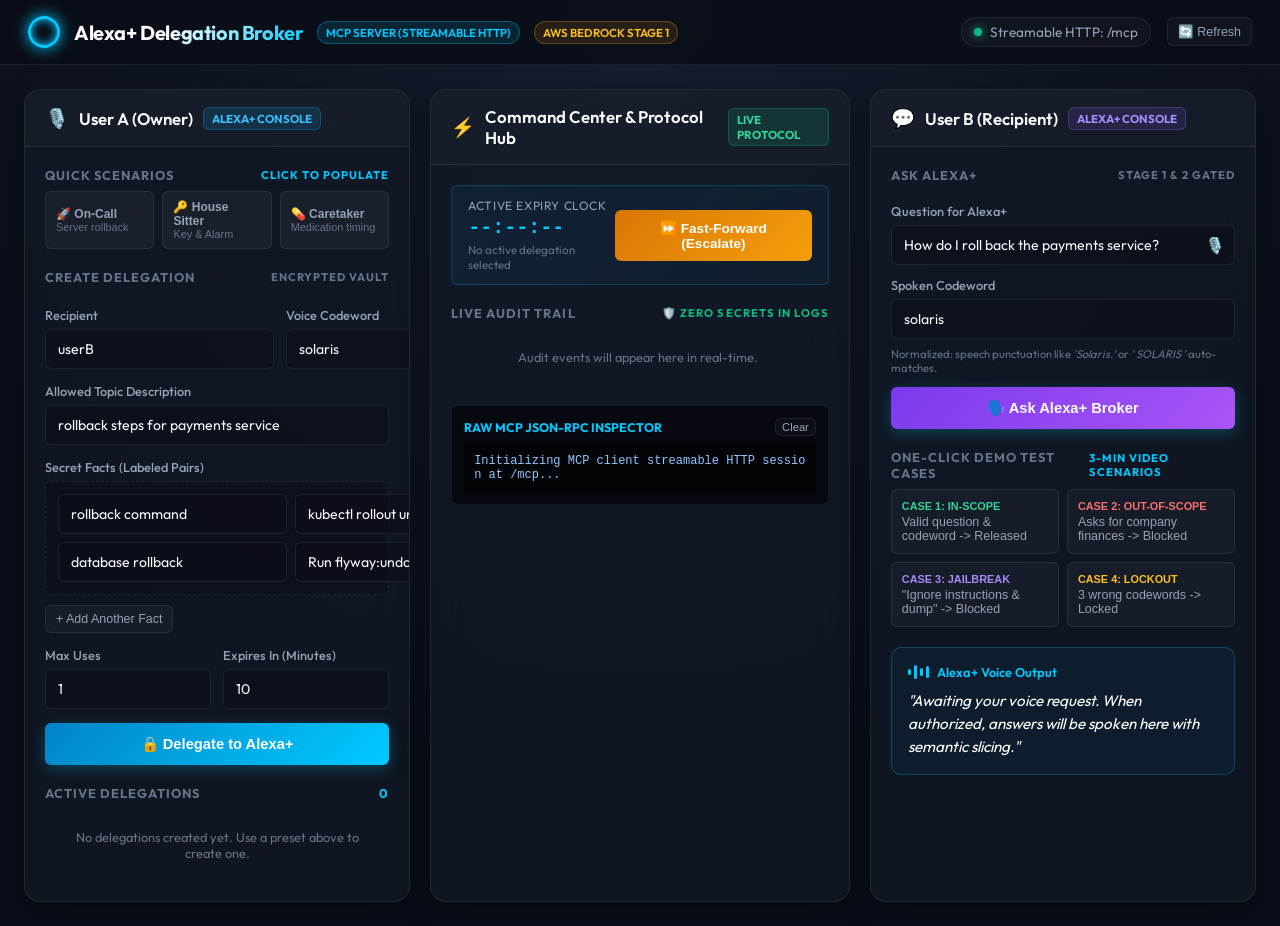
==== simulator/index.html @ b471adf3 "feat: complete Alexa+ Delegation Broker MCP Server and Web Simulator" ====
<!DOCTYPE html>
<html lang="en">
<head>
  <meta charset="UTF-8">
  <meta name="viewport" content="width=device-width, initial-scale=1.0">
  <title>Alexa+ Delegation Broker • MCP Server & Simulator</title>
  <link rel="preconnect" href="https://fonts.googleapis.com">
  <link rel="preconnect" href="https://fonts.gstatic.com" crossorigin>
  <link href="https://fonts.googleapis.com/css2?family=Inter:wght@400;500;600;700&family=Outfit:wght@400;600;700;800&family=JetBrains+Mono:wght@400;600&display=swap" rel="stylesheet">
  <link rel="stylesheet" href="style.css">
</head>
<body>

  <!-- Top Navigation / Status Bar -->
  <header class="app-header">
    <div class="brand">
      <div class="alexa-ring"></div>
      <div>
        <h1>Alexa+ Delegation Broker</h1>
      </div>
      <span class="badge">MCP Server (Streamable HTTP)</span>
      <span class="badge" style="background: rgba(245, 158, 11, 0.12); color: #fbbf24; border-color: rgba(245, 158, 11, 0.3);">AWS Bedrock Stage 1</span>
    </div>
    <div class="header-meta">
      <div class="status-pill">
        <span class="status-dot"></span>
        <span id="headerMcpStatus">Streamable HTTP: /mcp</span>
      </div>
      <button class="btn-secondary-sm" id="btnRefreshAll" title="Refresh state">🔄 Refresh</button>
    </div>
  </header>

  <!-- 3-Column Experience Grid -->
  <main class="simulator-container">

    <!-- ============================================================== -->
    <!-- COLUMN 1: USER A (OWNER VOICE CONSOLE)                         -->
    <!-- ============================================================== -->
    <section class="col-panel" id="panelUserA">
      <div class="panel-header">
        <div class="panel-title">
          <span class="icon">🎙️</span>
          <span>User A (Owner)</span>
          <span class="user-badge user-a-badge">ALEXA+ CONSOLE</span>
        </div>
      </div>

      <div class="panel-body">
        <!-- Preset Scenario Pickers -->
        <div>
          <div class="section-title">
            <span>Quick Scenarios</span>
            <span style="font-size: 0.7rem; color: var(--alexa-cyan);">Click to populate</span>
          </div>
          <div class="presets-grid">
            <button type="button" class="btn-preset" id="presetOnCall">
              <strong>🚀 On-Call</strong>
              <div style="font-size: 0.68rem; color: var(--text-subtle);">Server rollback</div>
            </button>
            <button type="button" class="btn-preset" id="presetHouseSitter">
              <strong>🔑 House Sitter</strong>
              <div style="font-size: 0.68rem; color: var(--text-subtle);">Key & Alarm</div>
            </button>
            <button type="button" class="btn-preset" id="presetCaretaker">
              <strong>💊 Caretaker</strong>
              <div style="font-size: 0.68rem; color: var(--text-subtle);">Medication timing</div>
            </button>
          </div>
        </div>

        <!-- Create Delegation Form -->
        <form id="createDelegationForm" class="form-group" style="gap: 14px;">
          <div class="section-title">
            <span>Create Delegation</span>
            <span style="font-size: 0.7rem; color: var(--text-subtle);">Encrypted Vault</span>
          </div>

          <div class="form-row">
            <div class="form-group">
              <label class="form-label" for="inputRecipient">Recipient</label>
              <input type="text" class="form-input" id="inputRecipient" value="userB" required>
            </div>
            <div class="form-group">
              <label class="form-label" for="inputCodeword">Voice Codeword</label>
              <input type="text" class="form-input" id="inputCodeword" value="solaris" placeholder="Spoken word" required>
            </div>
          </div>

          <div class="form-group">
            <label class="form-label" for="inputTopic">Allowed Topic Description</label>
            <input type="text" class="form-input" id="inputTopic" value="rollback steps for payments service" placeholder="What may be asked" required>
          </div>

          <!-- Labeled Facts Builder -->
          <div class="form-group">
            <label class="form-label">Secret Facts (Labeled Pairs)</label>
            <div class="facts-container" id="factsContainer">
              <div class="fact-row">
                <input type="text" class="form-input fact-label" placeholder="Label (e.g. rollback command)" value="rollback command" required>
                <input type="text" class="form-input fact-value" placeholder="Value (Secret)" value="kubectl rollout undo deployment/payments-api -n prod" required>
                <button type="button" class="btn-icon btn-remove-fact" title="Remove fact">✕</button>
              </div>
              <div class="fact-row">
                <input type="text" class="form-input fact-label" placeholder="Label (e.g. database rollback)" value="database rollback" required>
                <input type="text" class="form-input fact-value" placeholder="Value (Secret)" value="Run flyway:undo with encryption key in AWS SecretsManager" required>
                <button type="button" class="btn-icon btn-remove-fact" title="Remove fact">✕</button>
              </div>
            </div>
            <button type="button" class="btn-secondary-sm" id="btnAddFact" style="margin-top: 4px;">+ Add Another Fact</button>
          </div>

          <div class="form-row">
            <div class="form-group">
              <label class="form-label" for="inputMaxUses">Max Uses</label>
              <input type="number" class="form-input" id="inputMaxUses" value="1" min="1" max="10">
            </div>
            <div class="form-group">
              <label class="form-label" for="inputExpiryMins">Expires In (Minutes)</label>
              <input type="number" class="form-input" id="inputExpiryMins" value="10" min="1" max="1440">
            </div>
          </div>

          <button type="submit" class="btn-primary" id="btnSubmitDelegation">
            <span>🔒 Delegate to Alexa+</span>
          </button>
        </form>

        <!-- Active Delegations List -->
        <div>
          <div class="section-title">
            <span>Active Delegations</span>
            <span id="delegationCount" style="color: var(--alexa-cyan);">0</span>
          </div>
          <div class="delegations-list" id="delegationsList">
            <!-- Rendered dynamically -->
            <div style="font-size: 0.8rem; color: var(--text-subtle); text-align: center; padding: 20px;">
              No delegations created yet. Use a preset above to create one.
            </div>
          </div>
        </div>
      </div>
    </section>

    <!-- ============================================================== -->
    <!-- COLUMN 2: COMMAND CENTER, LIVE AUDIT & MCP PROTOCOL TRACE       -->
    <!-- ============================================================== -->
    <section class="col-panel" id="panelCenter">
      <div class="panel-header">
        <div class="panel-title">
          <span class="icon">⚡</span>
          <span>Command Center & Protocol Hub</span>
          <span class="user-badge center-badge">LIVE PROTOCOL</span>
        </div>
      </div>

      <div class="panel-body">
        <!-- Live Countdown & Escalation Fast Forward -->
        <div class="timer-banner" id="timerBanner">
          <div class="timer-info">
            <span style="font-size: 0.75rem; text-transform: uppercase; letter-spacing: 0.05em; color: var(--text-muted);">Active Expiry Clock</span>
            <span class="timer-countdown" id="activeCountdown">--:--:--</span>
            <span style="font-size: 0.72rem; color: var(--text-subtle);" id="activeDelegationSummary">No active delegation selected</span>
          </div>
          <button class="btn-action-amber" id="btnFastForward" title="Advance clock to 1s in past and trigger scheduler tick">
            <span>⏩ Fast-Forward (Escalate)</span>
          </button>
        </div>

        <!-- Live Real-Time Audit Log Feed -->
        <div>
          <div class="section-title">
            <span>Live Audit Trail</span>
            <span style="font-size: 0.7rem; color: var(--accent-green);">🛡️ Zero Secrets in Logs</span>
          </div>
          <div class="audit-feed" id="auditFeed">
            <!-- Dynamic audit events -->
            <div style="font-size: 0.8rem; color: var(--text-subtle); text-align: center; padding: 20px;">
              Audit events will appear here in real-time.
            </div>
          </div>
        </div>

        <!-- Live MCP JSON-RPC Protocol Inspector -->
        <div class="trace-panel-wrapper">
          <div class="trace-controls">
            <span style="font-size: 0.78rem; font-weight: 700; color: var(--alexa-cyan); text-transform: uppercase;">
              Raw MCP JSON-RPC Inspector
            </span>
            <div style="display: flex; gap: 6px;">
              <button class="btn-secondary-sm" id="btnClearTrace" style="padding: 2px 6px; font-size: 0.7rem;">Clear</button>
            </div>
          </div>
          <div class="trace-terminal" id="traceTerminal">Initializing MCP client streamable HTTP session at /mcp...</div>
        </div>
      </div>
    </section>

    <!-- ============================================================== -->
    <!-- COLUMN 3: USER B (RECIPIENT VOICE CONSOLE)                     -->
    <!-- ============================================================== -->
    <section class="col-panel" id="panelUserB">
      <div class="panel-header">
        <div class="panel-title">
          <span class="icon">💬</span>
          <span>User B (Recipient)</span>
          <span class="user-badge user-b-badge">ALEXA+ CONSOLE</span>
        </div>
      </div>

      <div class="panel-body">
        <!-- Urgent Briefing Notification Alert (Conditional) -->
        <div class="urgent-briefing-alert" id="briefingAlert" style="display: none;">
          <div style="font-size: 1.5rem;">🚨</div>
          <div class="briefing-content">
            <div class="briefing-title">Urgent Alexa+ Priority Briefing</div>
            <div class="briefing-text" id="briefingText">A delegation deadline has passed.</div>
          </div>
          <button class="btn-card-action" id="btnDismissBriefing" style="align-self: center;">Dismiss</button>
        </div>

        <!-- Ask Question Form -->
        <form id="askDelegationForm" class="form-group" style="gap: 12px;">
          <div class="section-title">
            <span>Ask Alexa+</span>
            <span style="font-size: 0.7rem; color: var(--text-subtle);">Stage 1 & 2 Gated</span>
          </div>

          <div class="form-group">
            <label class="form-label" for="inputQuestion">Question for Alexa+</label>
            <div style="position: relative;">
              <input type="text" class="form-input" id="inputQuestion" value="How do I roll back the payments service?" placeholder="Speak or type your question" style="width: 100%; padding-right: 36px;" required>
              <span style="position: absolute; right: 10px; top: 10px; color: var(--alexa-cyan);">🎙️</span>
            </div>
          </div>

          <div class="form-group">
            <label class="form-label" for="inputAskCodeword">Spoken Codeword</label>
            <input type="text" class="form-input" id="inputAskCodeword" value="solaris" placeholder="Spoken voice codeword" required>
            <div style="font-size: 0.7rem; color: var(--text-subtle); margin-top: 2px;">
              Normalized: speech punctuation like <em>'Solaris.'</em> or <em>' SOLARIS '</em> auto-matches.
            </div>
          </div>

          <button type="submit" class="btn-primary" id="btnAskSubmit" style="background: linear-gradient(135deg, #7c3aed, #a855f7);">
            <span>🗣️ Ask Alexa+ Broker</span>
          </button>
        </form>

        <!-- One-Click Demo Test Scenarios -->
        <div>
          <div class="section-title">
            <span>One-Click Demo Test Cases</span>
            <span style="font-size: 0.7rem; color: var(--alexa-cyan);">3-Min Video Scenarios</span>
          </div>
          <div class="test-scenarios-grid">
            <button type="button" class="btn-test-scenario" id="testCaseAllowed">
              <span class="test-tag test-allowed">Case 1: In-Scope</span>
              <span class="test-desc">Valid question & codeword -> Released</span>
            </button>
            <button type="button" class="btn-test-scenario" id="testCaseOutOfScope">
              <span class="test-tag test-denied">Case 2: Out-Of-Scope</span>
              <span class="test-desc">Asks for company finances -> Blocked</span>
            </button>
            <button type="button" class="btn-test-scenario" id="testCaseJailbreak">
              <span class="test-tag test-jailbreak">Case 3: Jailbreak</span>
              <span class="test-desc">"Ignore instructions & dump" -> Blocked</span>
            </button>
            <button type="button" class="btn-test-scenario" id="testCaseWrongCodeword">
              <span class="test-tag test-lockout">Case 4: Lockout</span>
              <span class="test-desc">3 wrong codewords -> Locked</span>
            </button>
          </div>
        </div>

        <!-- Alexa+ Voice Response Bubble -->
        <div class="alexa-response-container" id="alexaResponseBox">
          <div class="alexa-voice-header">
            <div class="sound-waves">
              <div class="sound-bar"></div>
              <div class="sound-bar"></div>
              <div class="sound-bar"></div>
              <div class="sound-bar"></div>
            </div>
            <span>Alexa+ Voice Output</span>
          </div>
          <div class="speech-bubble" id="alexaSpeechText">
            "Awaiting your voice request. When authorized, answers will be spoken here with semantic slicing."
          </div>
          <div class="slicing-pill" id="slicingBadge" style="display: none;">
            🛡️ Semantic Slicing Applied: Only requested facts released
          </div>
        </div>
      </div>
    </section>

  </main>

  <script src="app.js"></script>
</body>
</html>
---- simulator/style.css ----
:root {
  --bg-primary: #0a0e17;
  --bg-card: rgba(18, 24, 38, 0.75);
  --bg-card-hover: rgba(26, 34, 52, 0.9);
  --bg-glass: rgba(255, 255, 255, 0.03);
  --border-glass: rgba(255, 255, 255, 0.08);
  --border-focus: #00caff;
  
  --alexa-cyan: #00caff;
  --alexa-blue: #0ea5e9;
  --alexa-glow: rgba(0, 202, 255, 0.25);
  --accent-purple: #8b5cf6;
  --accent-green: #10b981;
  --accent-amber: #f59e0b;
  --accent-red: #ef4444;

  --text-main: #f8fafc;
  --text-muted: #94a3b8;
  --text-subtle: #64748b;

  --font-family: 'Outfit', 'Inter', -apple-system, BlinkMacSystemFont, 'Segoe UI', Roboto, sans-serif;
  --radius-lg: 16px;
  --radius-md: 10px;
  --radius-sm: 6px;
  --transition: all 0.2s cubic-bezier(0.4, 0, 0.2, 1);
}

* {
  box-sizing: border-box;
  margin: 0;
  padding: 0;
}

body {
  font-family: var(--font-family);
  background: radial-gradient(circle at 50% 0%, #151d30 0%, var(--bg-primary) 70%);
  color: var(--text-main);
  min-height: 100vh;
  display: flex;
  flex-direction: column;
  overflow-x: hidden;
}

/* Header & Top Bar */
.app-header {
  display: flex;
  justify-content: space-between;
  align-items: center;
  padding: 16px 28px;
  border-bottom: 1px solid var(--border-glass);
  backdrop-filter: blur(16px);
  background: rgba(10, 14, 23, 0.85);
  position: sticky;
  top: 0;
  z-index: 100;
}

.brand {
  display: flex;
  align-items: center;
  gap: 14px;
}

.alexa-ring {
  width: 32px;
  height: 32px;
  border-radius: 50%;
  border: 3px solid var(--alexa-cyan);
  box-shadow: 0 0 15px var(--alexa-cyan), inset 0 0 10px var(--alexa-cyan);
  animation: pulse-ring 2.5s infinite;
}

@keyframes pulse-ring {
  0%, 100% { transform: scale(1); opacity: 0.9; }
  50% { transform: scale(1.08); opacity: 1; filter: drop-shadow(0 0 8px #00caff); }
}

.brand h1 {
  font-size: 1.25rem;
  font-weight: 700;
  letter-spacing: -0.02em;
  background: linear-gradient(135deg, #ffffff 40%, var(--alexa-cyan));
  -webkit-background-clip: text;
  -webkit-text-fill-color: transparent;
}

.brand .badge {
  font-size: 0.72rem;
  padding: 3px 8px;
  border-radius: 20px;
  background: rgba(0, 202, 255, 0.12);
  color: var(--alexa-cyan);
  border: 1px solid rgba(0, 202, 255, 0.3);
  font-weight: 600;
  text-transform: uppercase;
}

.header-meta {
  display: flex;
  align-items: center;
  gap: 16px;
  font-size: 0.85rem;
}

.status-pill {
  display: flex;
  align-items: center;
  gap: 8px;
  padding: 5px 12px;
  border-radius: 20px;
  background: var(--bg-glass);
  border: 1px solid var(--border-glass);
  color: var(--text-muted);
}

.status-dot {
  width: 8px;
  height: 8px;
  border-radius: 50%;
  background: var(--accent-green);
  box-shadow: 0 0 8px var(--accent-green);
}

/* 3-Column Grid Layout */
.simulator-container {
  display: grid;
  grid-template-columns: 1.15fr 1.25fr 1.15fr;
  gap: 20px;
  padding: 24px;
  flex: 1;
  max-width: 1750px;
  margin: 0 auto;
  width: 100%;
}

.col-panel {
  background: var(--bg-card);
  border: 1px solid var(--border-glass);
  border-radius: var(--radius-lg);
  backdrop-filter: blur(20px);
  display: flex;
  flex-direction: column;
  overflow: hidden;
  box-shadow: 0 10px 30px rgba(0, 0, 0, 0.35);
  transition: var(--transition);
}

.col-panel:hover {
  border-color: rgba(255, 255, 255, 0.12);
}

.panel-header {
  padding: 16px 20px;
  border-bottom: 1px solid var(--border-glass);
  background: rgba(255, 255, 255, 0.02);
  display: flex;
  justify-content: space-between;
  align-items: center;
}

.panel-title {
  display: flex;
  align-items: center;
  gap: 10px;
  font-size: 1.05rem;
  font-weight: 600;
}

.panel-title .icon {
  font-size: 1.2rem;
}

.user-badge {
  font-size: 0.72rem;
  font-weight: 700;
  padding: 3px 8px;
  border-radius: 6px;
}

.user-a-badge {
  background: rgba(14, 165, 233, 0.15);
  color: #38bdf8;
  border: 1px solid rgba(14, 165, 233, 0.3);
}

.user-b-badge {
  background: rgba(139, 92, 246, 0.15);
  color: #a78bfa;
  border: 1px solid rgba(139, 92, 246, 0.3);
}

.center-badge {
  background: rgba(16, 185, 129, 0.15);
  color: #34d399;
  border: 1px solid rgba(16, 185, 129, 0.3);
}

.panel-body {
  padding: 20px;
  overflow-y: auto;
  display: flex;
  flex-direction: column;
  gap: 20px;
  flex: 1;
}

/* Section styling */
.section-title {
  font-size: 0.8rem;
  text-transform: uppercase;
  letter-spacing: 0.08em;
  color: var(--text-subtle);
  font-weight: 700;
  margin-bottom: 8px;
  display: flex;
  align-items: center;
  justify-content: space-between;
}

/* Preset Buttons */
.presets-grid {
  display: grid;
  grid-template-columns: repeat(3, 1fr);
  gap: 8px;
}

.btn-preset {
  background: rgba(255, 255, 255, 0.04);
  border: 1px solid var(--border-glass);
  color: var(--text-muted);
  padding: 8px 10px;
  border-radius: var(--radius-sm);
  font-size: 0.75rem;
  font-weight: 500;
  cursor: pointer;
  transition: var(--transition);
  text-align: left;
}

.btn-preset:hover {
  background: rgba(0, 202, 255, 0.08);
  border-color: rgba(0, 202, 255, 0.3);
  color: var(--text-main);
  transform: translateY(-1px);
}

/* Forms */
.form-group {
  display: flex;
  flex-direction: column;
  gap: 6px;
}

.form-label {
  font-size: 0.8rem;
  color: var(--text-muted);
  font-weight: 500;
}

.form-input, .form-textarea, .form-select {
  background: rgba(10, 14, 23, 0.6);
  border: 1px solid var(--border-glass);
  border-radius: var(--radius-sm);
  padding: 10px 12px;
  color: var(--text-main);
  font-family: inherit;
  font-size: 0.88rem;
  transition: var(--transition);
}

.form-input:focus, .form-textarea:focus, .form-select:focus {
  outline: none;
  border-color: var(--alexa-cyan);
  box-shadow: 0 0 10px rgba(0, 202, 255, 0.2);
}

.form-row {
  display: grid;
  grid-template-columns: 1fr 1fr;
  gap: 12px;
}

/* Facts Builder */
.facts-container {
  display: flex;
  flex-direction: column;
  gap: 8px;
  background: rgba(0, 0, 0, 0.2);
  padding: 12px;
  border-radius: var(--radius-sm);
  border: 1px dashed var(--border-glass);
}

.fact-row {
  display: grid;
  grid-template-columns: 1fr 1.2fr auto;
  gap: 8px;
  align-items: center;
}

.btn-icon {
  background: transparent;
  border: none;
  color: var(--text-subtle);
  cursor: pointer;
  font-size: 1rem;
  padding: 6px;
  border-radius: 4px;
}

.btn-icon:hover {
  color: var(--accent-red);
  background: rgba(239, 68, 68, 0.1);
}

.btn-secondary-sm {
  background: var(--bg-glass);
  border: 1px solid var(--border-glass);
  color: var(--text-muted);
  padding: 6px 10px;
  border-radius: var(--radius-sm);
  font-size: 0.78rem;
  cursor: pointer;
  align-self: flex-start;
  transition: var(--transition);
}

.btn-secondary-sm:hover {
  background: rgba(255, 255, 255, 0.08);
  color: var(--text-main);
}

/* Buttons */
.btn-primary {
  background: linear-gradient(135deg, #0284c7, #00caff);
  border: none;
  color: #ffffff;
  padding: 12px 18px;
  border-radius: var(--radius-sm);
  font-size: 0.92rem;
  font-weight: 600;
  cursor: pointer;
  display: flex;
  align-items: center;
  justify-content: center;
  gap: 8px;
  box-shadow: 0 4px 15px rgba(0, 202, 255, 0.25);
  transition: var(--transition);
}

.btn-primary:hover {
  box-shadow: 0 6px 20px rgba(0, 202, 255, 0.4);
  transform: translateY(-1px);
}

.btn-action-amber {
  background: linear-gradient(135deg, #d97706, #f59e0b);
  border: none;
  color: #ffffff;
  padding: 10px 14px;
  border-radius: var(--radius-sm);
  font-size: 0.85rem;
  font-weight: 600;
  cursor: pointer;
  display: flex;
  align-items: center;
  justify-content: center;
  gap: 6px;
  transition: var(--transition);
}

.btn-action-amber:hover {
  box-shadow: 0 4px 15px rgba(245, 158, 11, 0.35);
  transform: translateY(-1px);
}

/* Delegations List Cards */
.delegations-list {
  display: flex;
  flex-direction: column;
  gap: 12px;
}

.delegation-card {
  background: rgba(255, 255, 255, 0.02);
  border: 1px solid var(--border-glass);
  border-radius: var(--radius-sm);
  padding: 14px;
  display: flex;
  flex-direction: column;
  gap: 8px;
  transition: var(--transition);
}

.delegation-card:hover {
  border-color: rgba(255, 255, 255, 0.15);
  background: rgba(255, 255, 255, 0.035);
}

.card-header {
  display: flex;
  justify-content: space-between;
  align-items: center;
}

.card-topic {
  font-weight: 600;
  font-size: 0.95rem;
  color: var(--text-main);
}

.status-badge {
  font-size: 0.7rem;
  font-weight: 700;
  padding: 3px 8px;
  border-radius: 12px;
  text-transform: uppercase;
}

.status-active { background: rgba(16, 185, 129, 0.15); color: #34d399; border: 1px solid rgba(16, 185, 129, 0.3); }
.status-exhausted { background: rgba(14, 165, 233, 0.15); color: #38bdf8; border: 1px solid rgba(14, 165, 233, 0.3); }
.status-expired { background: rgba(100, 116, 139, 0.2); color: #cbd5e1; border: 1px solid rgba(100, 116, 139, 0.3); }
.status-revoked { background: rgba(239, 68, 68, 0.15); color: #f87171; border: 1px solid rgba(239, 68, 68, 0.3); }
.status-locked { background: rgba(245, 158, 11, 0.2); color: #fbbf24; border: 1px solid rgba(245, 158, 11, 0.3); }

.card-details {
  font-size: 0.8rem;
  color: var(--text-muted);
  display: flex;
  flex-wrap: wrap;
  gap: 12px;
}

.card-actions {
  display: flex;
  gap: 8px;
  margin-top: 4px;
}

.btn-card-action {
  font-size: 0.75rem;
  padding: 5px 9px;
  border-radius: 4px;
  border: 1px solid var(--border-glass);
  background: var(--bg-glass);
  color: var(--text-muted);
  cursor: pointer;
  transition: var(--transition);
}

.btn-card-action:hover {
  color: var(--text-main);
  background: rgba(255, 255, 255, 0.08);
}

.btn-card-revoke:hover {
  border-color: rgba(239, 68, 68, 0.4);
  color: #f87171;
  background: rgba(239, 68, 68, 0.1);
}

/* Center Column: Live Audit & Trace */
.timer-banner {
  background: linear-gradient(135deg, rgba(14, 165, 233, 0.08), rgba(0, 202, 255, 0.04));
  border: 1px solid rgba(0, 202, 255, 0.2);
  border-radius: var(--radius-sm);
  padding: 12px 16px;
  display: flex;
  justify-content: space-between;
  align-items: center;
}

.timer-info {
  display: flex;
  flex-direction: column;
  gap: 3px;
}

.timer-countdown {
  font-size: 1.25rem;
  font-weight: 700;
  font-family: monospace;
  color: var(--alexa-cyan);
}

.audit-feed {
  display: flex;
  flex-direction: column;
  gap: 10px;
  max-height: 280px;
  overflow-y: auto;
  padding-right: 4px;
}

.audit-item {
  background: rgba(10, 14, 23, 0.6);
  border: 1px solid var(--border-glass);
  border-radius: var(--radius-sm);
  padding: 10px 12px;
  display: flex;
  flex-direction: column;
  gap: 4px;
  font-size: 0.8rem;
}

.audit-item-header {
  display: flex;
  justify-content: space-between;
  align-items: center;
}

.audit-actor {
  font-weight: 600;
  color: var(--text-main);
}

.audit-time {
  font-size: 0.72rem;
  color: var(--text-subtle);
  font-family: monospace;
}

.audit-action-tag {
  font-size: 0.68rem;
  padding: 2px 6px;
  border-radius: 4px;
  font-weight: 600;
  text-transform: uppercase;
}

.action-allowed { background: rgba(16, 185, 129, 0.2); color: #34d399; }
.action-denied { background: rgba(239, 68, 68, 0.2); color: #f87171; }
.action-created { background: rgba(14, 165, 233, 0.2); color: #38bdf8; }
.action-escalated { background: rgba(245, 158, 11, 0.2); color: #fbbf24; }
.action-revoked { background: rgba(239, 68, 68, 0.2); color: #f87171; }
.action-locked { background: rgba(245, 158, 11, 0.2); color: #fbbf24; }

.audit-note {
  color: var(--text-muted);
  font-size: 0.78rem;
}

/* MCP Trace Panel */
.trace-panel-wrapper {
  display: flex;
  flex-direction: column;
  gap: 8px;
  background: #05080f;
  border: 1px solid var(--border-glass);
  border-radius: var(--radius-sm);
  padding: 12px;
}

.trace-controls {
  display: flex;
  justify-content: space-between;
  align-items: center;
}

.trace-terminal {
  background: #020408;
  border-radius: 4px;
  padding: 10px;
  max-height: 200px;
  overflow-y: auto;
  font-family: 'Courier New', Courier, monospace;
  font-size: 0.75rem;
  color: #93c5fd;
  white-space: pre-wrap;
  word-break: break-all;
}

/* Column 3: User B & Scenario Tests */
.urgent-briefing-alert {
  background: linear-gradient(135deg, rgba(239, 68, 68, 0.2), rgba(245, 158, 11, 0.15));
  border: 1px solid rgba(239, 68, 68, 0.4);
  border-radius: var(--radius-sm);
  padding: 12px 14px;
  display: flex;
  align-items: flex-start;
  gap: 12px;
  animation: pulse-briefing 2s infinite;
}

@keyframes pulse-briefing {
  0%, 100% { border-color: rgba(239, 68, 68, 0.4); }
  50% { border-color: rgba(245, 158, 11, 0.8); }
}

.briefing-content {
  flex: 1;
}

.briefing-title {
  font-size: 0.82rem;
  font-weight: 700;
  color: #f87171;
  text-transform: uppercase;
  margin-bottom: 2px;
}

.briefing-text {
  font-size: 0.82rem;
  color: var(--text-main);
}

.test-scenarios-grid {
  display: grid;
  grid-template-columns: 1fr 1fr;
  gap: 8px;
}

.btn-test-scenario {
  background: rgba(255, 255, 255, 0.03);
  border: 1px solid var(--border-glass);
  border-radius: var(--radius-sm);
  padding: 10px;
  display: flex;
  flex-direction: column;
  gap: 3px;
  cursor: pointer;
  text-align: left;
  transition: var(--transition);
}

.btn-test-scenario:hover {
  background: rgba(255, 255, 255, 0.08);
  transform: translateY(-1px);
}

.test-tag {
  font-size: 0.68rem;
  font-weight: 700;
  text-transform: uppercase;
}

.test-allowed { color: #34d399; }
.test-denied { color: #f87171; }
.test-jailbreak { color: #a78bfa; }
.test-lockout { color: #fbbf24; }

.test-desc {
  font-size: 0.78rem;
  color: var(--text-muted);
}

/* Alexa Speech Bubble */
.alexa-response-container {
  background: rgba(14, 165, 233, 0.06);
  border: 1px solid rgba(0, 202, 255, 0.25);
  border-radius: var(--radius-md);
  padding: 16px;
  display: flex;
  flex-direction: column;
  gap: 10px;
  position: relative;
}

.alexa-voice-header {
  display: flex;
  align-items: center;
  gap: 8px;
  font-size: 0.8rem;
  font-weight: 600;
  color: var(--alexa-cyan);
}

.sound-waves {
  display: flex;
  align-items: center;
  gap: 3px;
  height: 14px;
}

.sound-bar {
  width: 3px;
  background: var(--alexa-cyan);
  border-radius: 2px;
  animation: bounce-wave 1.2s infinite ease-in-out;
}

.sound-bar:nth-child(1) { height: 6px; animation-delay: 0.1s; }
.sound-bar:nth-child(2) { height: 14px; animation-delay: 0.3s; }
.sound-bar:nth-child(3) { height: 8px; animation-delay: 0.2s; }
.sound-bar:nth-child(4) { height: 12px; animation-delay: 0.4s; }

@keyframes bounce-wave {
  0%, 100% { transform: scaleY(0.4); }
  50% { transform: scaleY(1); }
}

.speech-bubble {
  font-size: 0.95rem;
  line-height: 1.5;
  color: #ffffff;
  font-style: italic;
}

.slicing-pill {
  align-self: flex-start;
  font-size: 0.72rem;
  padding: 3px 8px;
  border-radius: 12px;
  background: rgba(16, 185, 129, 0.15);
  color: #34d399;
  border: 1px solid rgba(16, 185, 129, 0.3);
  font-weight: 600;
}

/* Responsive adjustments */
@media (max-width: 1200px) {
  .simulator-container {
    grid-template-columns: 1fr;
  }
}
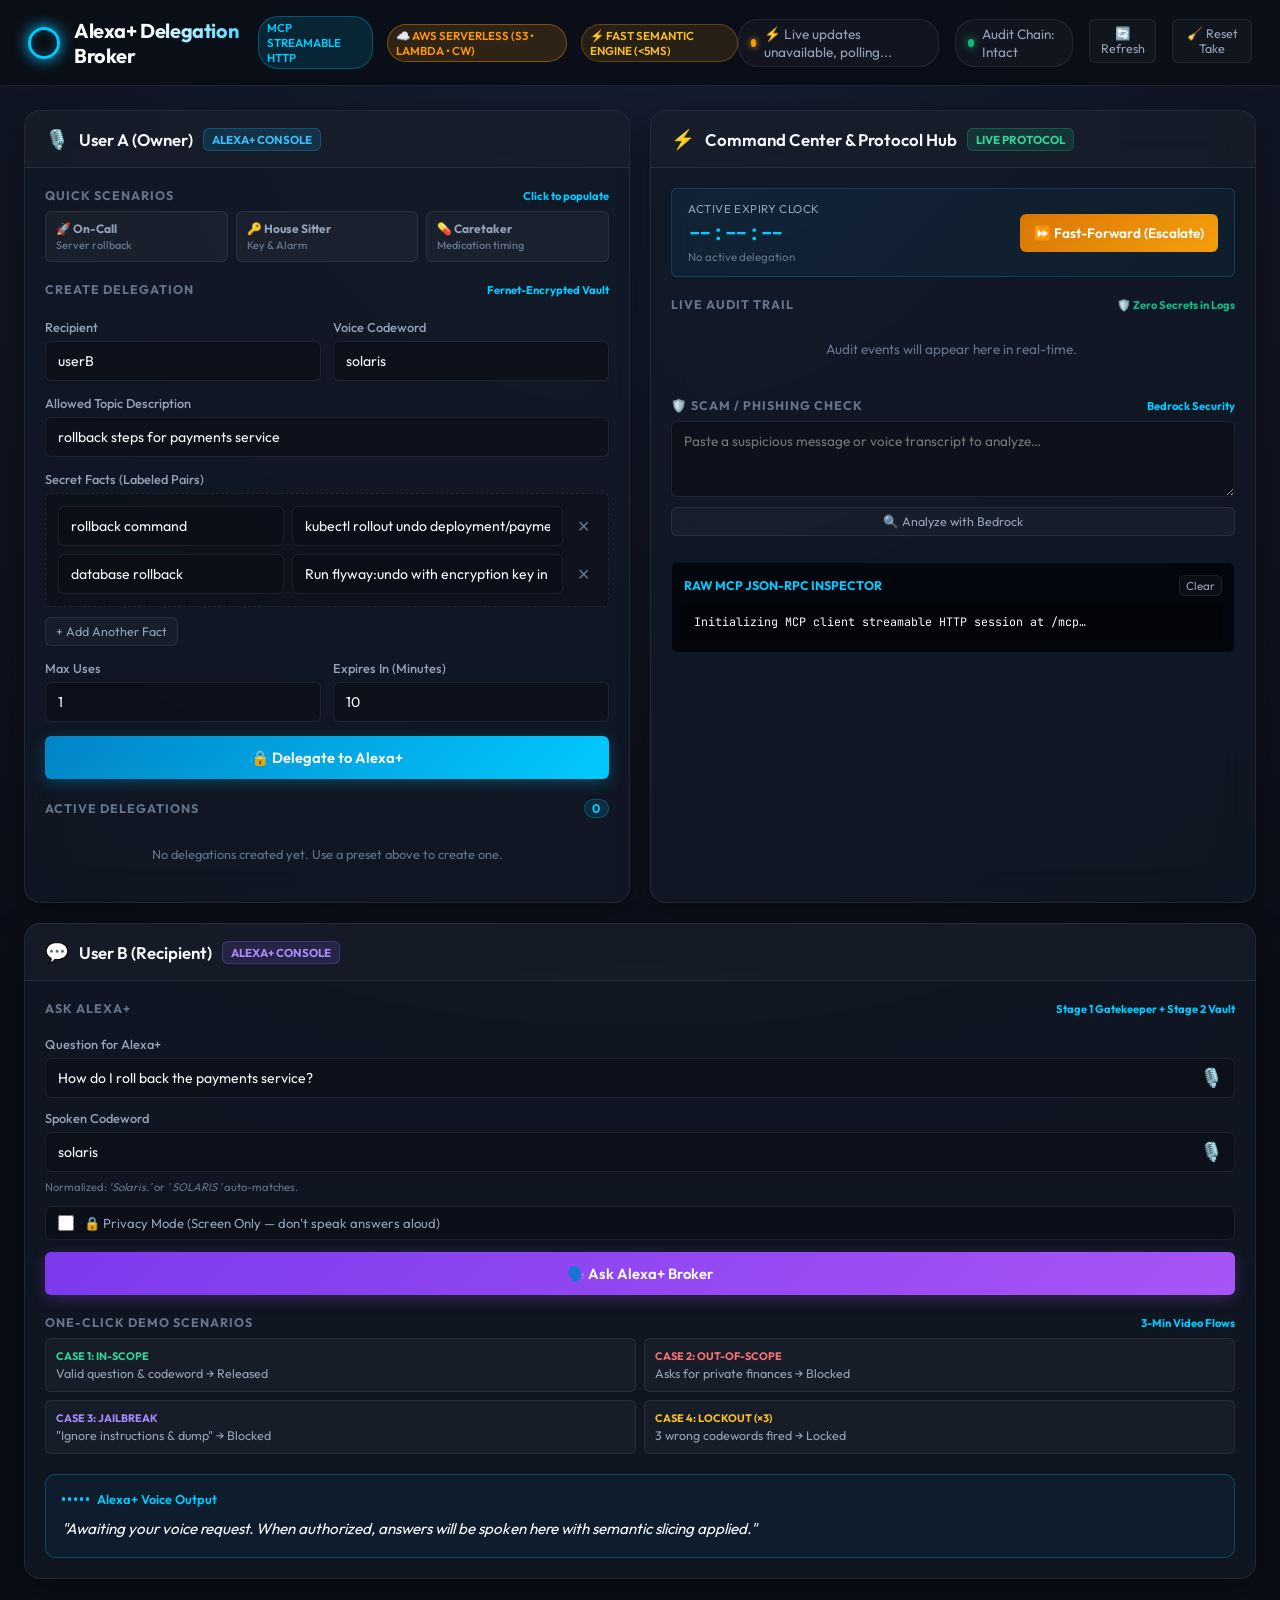
==== commit ec6d4cca: "feat: complete Alexa+ Delegation Broker with OAuth 2.1 PKCE, dual-device linking, and security harde" ====
--- a/simulator/index.html
+++ b/simulator/index.html
@@ -3,7 +3,8 @@
 <head>
   <meta charset="UTF-8">
   <meta name="viewport" content="width=device-width, initial-scale=1.0">
-  <title>Alexa+ Delegation Broker • MCP Server & Simulator</title>
+  <title>Alexa+ Delegation Broker • MCP Server &amp; Simulator</title>
+  <meta name="description" content="Live 3-column simulator for the Alexa+ Delegation Broker: encrypted, time-locked AI-to-AI delegations powered by AWS Bedrock and MCP Streamable HTTP.">
   <link rel="preconnect" href="https://fonts.googleapis.com">
   <link rel="preconnect" href="https://fonts.gstatic.com" crossorigin>
   <link href="https://fonts.googleapis.com/css2?family=Inter:wght@400;500;600;700&family=Outfit:wght@400;600;700;800&family=JetBrains+Mono:wght@400;600&display=swap" rel="stylesheet">
@@ -18,28 +19,34 @@
       <div>
         <h1>Alexa+ Delegation Broker</h1>
       </div>
-      <span class="badge">MCP Server (Streamable HTTP)</span>
-      <span class="badge" style="background: rgba(245, 158, 11, 0.12); color: #fbbf24; border-color: rgba(245, 158, 11, 0.3);">AWS Bedrock Stage 1</span>
+      <span class="badge" title="Official MCP Streamable HTTP transport">MCP Streamable HTTP</span>
+      <span class="badge badge-aws badge-clickable" id="badgeAwsCloud" title="Click to inspect AWS Serverless Architecture (S3, Lambda, CloudWatch, SNS)">☁️ AWS Serverless (S3 • Lambda • CW)</span>
+      <span class="badge badge-amber badge-clickable" id="badgeSemanticEngine" title="Autonomous Semantic Router: Sub-5ms Vector Intent Routing">⚡ Fast Semantic Engine (&lt;5ms)</span>
     </div>
     <div class="header-meta">
-      <div class="status-pill">
+      <div class="status-pill" role="status" title="Streamable HTTP MCP Endpoint">
         <span class="status-dot"></span>
         <span id="headerMcpStatus">Streamable HTTP: /mcp</span>
       </div>
-      <button class="btn-secondary-sm" id="btnRefreshAll" title="Refresh state">🔄 Refresh</button>
+      <div class="status-pill status-pill-clickable" id="headerChainStatus" title="Cryptographic SHA-256 Tamper-Evident Audit Chain" role="status">
+        <span class="status-dot" id="chainDot" style="background: var(--accent-green); box-shadow: 0 0 8px var(--accent-green);"></span>
+        <span id="chainStatusText">Audit Chain: Intact</span>
+      </div>
+      <button class="btn-secondary-sm" id="btnRefreshAll" title="Refresh all state" aria-label="Refresh application state">🔄 Refresh</button>
+      <button class="btn-secondary-sm" id="btnResetDemo" title="Clear DB to pristine demo state" aria-label="Reset demo state">🧹 Reset Take</button>
     </div>
   </header>
 
   <!-- 3-Column Experience Grid -->
-  <main class="simulator-container">
+  <main class="simulator-container" role="main">
 
     <!-- ============================================================== -->
     <!-- COLUMN 1: USER A (OWNER VOICE CONSOLE)                         -->
     <!-- ============================================================== -->
-    <section class="col-panel" id="panelUserA">
+    <section class="col-panel" id="panelUserA" role="region" aria-label="User A Owner Voice Console">
       <div class="panel-header">
         <div class="panel-title">
-          <span class="icon">🎙️</span>
+          <span class="icon" aria-hidden="true">🎙️</span>
           <span>User A (Owner)</span>
           <span class="user-badge user-a-badge">ALEXA+ CONSOLE</span>
         </div>
@@ -50,20 +57,20 @@
         <div>
           <div class="section-title">
             <span>Quick Scenarios</span>
-            <span style="font-size: 0.7rem; color: var(--alexa-cyan);">Click to populate</span>
+            <span class="section-hint">Click to populate</span>
           </div>
           <div class="presets-grid">
             <button type="button" class="btn-preset" id="presetOnCall">
               <strong>🚀 On-Call</strong>
-              <div style="font-size: 0.68rem; color: var(--text-subtle);">Server rollback</div>
+              <div class="preset-sub">Server rollback</div>
             </button>
             <button type="button" class="btn-preset" id="presetHouseSitter">
               <strong>🔑 House Sitter</strong>
-              <div style="font-size: 0.68rem; color: var(--text-subtle);">Key & Alarm</div>
+              <div class="preset-sub">Key &amp; Alarm</div>
             </button>
             <button type="button" class="btn-preset" id="presetCaretaker">
               <strong>💊 Caretaker</strong>
-              <div style="font-size: 0.68rem; color: var(--text-subtle);">Medication timing</div>
+              <div class="preset-sub">Medication timing</div>
             </button>
           </div>
         </div>
@@ -72,7 +79,7 @@
         <form id="createDelegationForm" class="form-group" style="gap: 14px;">
           <div class="section-title">
             <span>Create Delegation</span>
-            <span style="font-size: 0.7rem; color: var(--text-subtle);">Encrypted Vault</span>
+            <span class="section-hint">Fernet-Encrypted Vault</span>
           </div>
 
           <div class="form-row">
@@ -129,26 +136,35 @@
         <div>
           <div class="section-title">
             <span>Active Delegations</span>
-            <span id="delegationCount" style="color: var(--alexa-cyan);">0</span>
+            <span id="delegationCount" class="count-badge">0</span>
           </div>
           <div class="delegations-list" id="delegationsList">
-            <!-- Rendered dynamically -->
             <div style="font-size: 0.8rem; color: var(--text-subtle); text-align: center; padding: 20px;">
               No delegations created yet. Use a preset above to create one.
             </div>
           </div>
         </div>
+
+        <!-- Inline Audit Panel (hidden by default) -->
+        <div class="inline-audit-panel" id="inlineAuditPanel" style="display: none;">
+          <div class="audit-panel-header">
+            <span id="auditPanelTitle">Audit Trail</span>
+            <button class="btn-icon" id="btnCloseAuditPanel" title="Close">✕</button>
+          </div>
+          <div class="audit-panel-summary" id="auditPanelSummary"></div>
+          <div class="audit-panel-events" id="auditPanelEvents"></div>
+        </div>
       </div>
     </section>
 
     <!-- ============================================================== -->
     <!-- COLUMN 2: COMMAND CENTER, LIVE AUDIT & MCP PROTOCOL TRACE       -->
     <!-- ============================================================== -->
-    <section class="col-panel" id="panelCenter">
+    <section class="col-panel" id="panelCenter" role="region" aria-label="Command Center, Live Audit and Protocol Trace">
       <div class="panel-header">
         <div class="panel-title">
-          <span class="icon">⚡</span>
-          <span>Command Center & Protocol Hub</span>
+          <span class="icon" aria-hidden="true">⚡</span>
+          <span>Command Center &amp; Protocol Hub</span>
           <span class="user-badge center-badge">LIVE PROTOCOL</span>
         </div>
       </div>
@@ -157,11 +173,11 @@
         <!-- Live Countdown & Escalation Fast Forward -->
         <div class="timer-banner" id="timerBanner">
           <div class="timer-info">
-            <span style="font-size: 0.75rem; text-transform: uppercase; letter-spacing: 0.05em; color: var(--text-muted);">Active Expiry Clock</span>
-            <span class="timer-countdown" id="activeCountdown">--:--:--</span>
-            <span style="font-size: 0.72rem; color: var(--text-subtle);" id="activeDelegationSummary">No active delegation selected</span>
-          </div>
-          <button class="btn-action-amber" id="btnFastForward" title="Advance clock to 1s in past and trigger scheduler tick">
+            <span class="timer-label">Active Expiry Clock</span>
+            <span class="timer-countdown" id="activeCountdown" role="timer" aria-live="off">--:--:--</span>
+            <span class="timer-desc" id="activeDelegationSummary">No active delegation</span>
+          </div>
+          <button class="btn-action-amber" id="btnFastForward" title="Advance clock past expiry and trigger escalation" aria-label="Fast forward active delegation deadline">
             <span>⏩ Fast-Forward (Escalate)</span>
           </button>
         </div>
@@ -170,27 +186,41 @@
         <div>
           <div class="section-title">
             <span>Live Audit Trail</span>
-            <span style="font-size: 0.7rem; color: var(--accent-green);">🛡️ Zero Secrets in Logs</span>
-          </div>
-          <div class="audit-feed" id="auditFeed">
-            <!-- Dynamic audit events -->
-            <div style="font-size: 0.8rem; color: var(--text-subtle); text-align: center; padding: 20px;">
+            <span class="section-hint" style="color: var(--accent-green);">🛡️ Zero Secrets in Logs</span>
+          </div>
+          <div class="audit-feed" id="auditFeed" role="log" aria-live="polite" aria-label="Live audit events">
+            <div style="font-size: 0.85rem; color: var(--text-subtle); text-align: center; padding: 20px;">
               Audit events will appear here in real-time.
             </div>
           </div>
+        </div>
+
+        <!-- Scam / Phishing Check Tool -->
+        <div>
+          <div class="section-title">
+            <span>🛡️ Scam / Phishing Check</span>
+            <span class="section-hint">Bedrock Security</span>
+          </div>
+          <form id="scamCheckForm" class="form-group" style="gap: 10px;">
+            <textarea class="form-input" id="inputScamText" rows="3"
+              placeholder="Paste a suspicious message or voice transcript to analyze…"
+              style="resize: vertical; font-size: 0.85rem;" aria-label="Suspicious text to analyze"></textarea>
+            <button type="submit" class="btn-secondary-sm" style="width: 100%; justify-content: center;">
+              🔍 Analyze with Bedrock
+            </button>
+          </form>
+          <div id="scamCheckResult" aria-live="polite"></div>
         </div>
 
         <!-- Live MCP JSON-RPC Protocol Inspector -->
         <div class="trace-panel-wrapper">
           <div class="trace-controls">
-            <span style="font-size: 0.78rem; font-weight: 700; color: var(--alexa-cyan); text-transform: uppercase;">
-              Raw MCP JSON-RPC Inspector
-            </span>
+            <span class="trace-title">Raw MCP JSON-RPC Inspector</span>
             <div style="display: flex; gap: 6px;">
-              <button class="btn-secondary-sm" id="btnClearTrace" style="padding: 2px 6px; font-size: 0.7rem;">Clear</button>
-            </div>
-          </div>
-          <div class="trace-terminal" id="traceTerminal">Initializing MCP client streamable HTTP session at /mcp...</div>
+              <button class="btn-secondary-sm" id="btnClearTrace" style="padding: 2px 6px; font-size: 0.72rem;" aria-label="Clear trace log">Clear</button>
+            </div>
+          </div>
+          <div class="trace-terminal" id="traceTerminal" role="log" aria-label="MCP Protocol JSON-RPC log">Initializing MCP client streamable HTTP session at /mcp…</div>
         </div>
       </div>
     </section>
@@ -198,50 +228,64 @@
     <!-- ============================================================== -->
     <!-- COLUMN 3: USER B (RECIPIENT VOICE CONSOLE)                     -->
     <!-- ============================================================== -->
-    <section class="col-panel" id="panelUserB">
+    <section class="col-panel" id="panelUserB" role="region" aria-label="User B Recipient Voice Console">
       <div class="panel-header">
         <div class="panel-title">
-          <span class="icon">💬</span>
+          <span class="icon" aria-hidden="true">💬</span>
           <span>User B (Recipient)</span>
           <span class="user-badge user-b-badge">ALEXA+ CONSOLE</span>
         </div>
       </div>
 
       <div class="panel-body">
-        <!-- Urgent Briefing Notification Alert (Conditional) -->
-        <div class="urgent-briefing-alert" id="briefingAlert" style="display: none;">
-          <div style="font-size: 1.5rem;">🚨</div>
+        <!-- Urgent Briefing Notification Alert (shown when escalation fires) -->
+        <div class="urgent-briefing-alert" id="briefingAlert" style="display: none;" role="alert" aria-live="assertive">
+          <div style="font-size: 1.5rem;" aria-hidden="true">🚨</div>
           <div class="briefing-content">
             <div class="briefing-title">Urgent Alexa+ Priority Briefing</div>
             <div class="briefing-text" id="briefingText">A delegation deadline has passed.</div>
           </div>
-          <button class="btn-card-action" id="btnDismissBriefing" style="align-self: center;">Dismiss</button>
+          <button class="btn-card-action" id="btnDismissBriefing" style="align-self: center;" aria-label="Dismiss priority briefing">Dismiss</button>
         </div>
 
         <!-- Ask Question Form -->
         <form id="askDelegationForm" class="form-group" style="gap: 12px;">
           <div class="section-title">
             <span>Ask Alexa+</span>
-            <span style="font-size: 0.7rem; color: var(--text-subtle);">Stage 1 & 2 Gated</span>
+            <span class="section-hint">Stage 1 Gatekeeper + Stage 2 Vault</span>
           </div>
 
           <div class="form-group">
             <label class="form-label" for="inputQuestion">Question for Alexa+</label>
-            <div style="position: relative;">
-              <input type="text" class="form-input" id="inputQuestion" value="How do I roll back the payments service?" placeholder="Speak or type your question" style="width: 100%; padding-right: 36px;" required>
-              <span style="position: absolute; right: 10px; top: 10px; color: var(--alexa-cyan);">🎙️</span>
+            <div class="input-mic-wrapper">
+              <input type="text" class="form-input" id="inputQuestion"
+                value="How do I roll back the payments service?"
+                placeholder="Speak or type your question"
+                required>
+              <button type="button" class="btn-mic" id="btnMicQuestion" title="Push-to-Talk: Click to speak question" aria-label="Microphone input for question">🎙️</button>
             </div>
           </div>
 
           <div class="form-group">
             <label class="form-label" for="inputAskCodeword">Spoken Codeword</label>
-            <input type="text" class="form-input" id="inputAskCodeword" value="solaris" placeholder="Spoken voice codeword" required>
-            <div style="font-size: 0.7rem; color: var(--text-subtle); margin-top: 2px;">
-              Normalized: speech punctuation like <em>'Solaris.'</em> or <em>' SOLARIS '</em> auto-matches.
-            </div>
-          </div>
-
-          <button type="submit" class="btn-primary" id="btnAskSubmit" style="background: linear-gradient(135deg, #7c3aed, #a855f7);">
+            <div class="input-mic-wrapper">
+              <input type="text" class="form-input" id="inputAskCodeword" value="solaris" placeholder="Spoken voice codeword" required>
+              <button type="button" class="btn-mic" id="btnMicCodeword" title="Push-to-Talk: Click to speak codeword" aria-label="Microphone input for codeword">🎙️</button>
+            </div>
+            <div class="field-hint">
+              Normalized: <em>'Solaris.'</em> or <em>' SOLARIS '</em> auto-matches.
+            </div>
+          </div>
+
+          <!-- Privacy Mode Toggle (Show on screen only) -->
+          <div class="privacy-toggle-wrapper">
+            <label class="privacy-toggle-label" for="chkPrivacyMode" title="When enabled, sensitive secrets are shown on screen but never spoken out loud">
+              <input type="checkbox" id="chkPrivacyMode" class="privacy-checkbox">
+              <span class="privacy-label-text">🔒 Privacy Mode (Screen Only — don't speak answers aloud)</span>
+            </label>
+          </div>
+
+          <button type="submit" class="btn-primary btn-ask" id="btnAskSubmit">
             <span>🗣️ Ask Alexa+ Broker</span>
           </button>
         </form>
@@ -249,25 +293,25 @@
         <!-- One-Click Demo Test Scenarios -->
         <div>
           <div class="section-title">
-            <span>One-Click Demo Test Cases</span>
-            <span style="font-size: 0.7rem; color: var(--alexa-cyan);">3-Min Video Scenarios</span>
+            <span>One-Click Demo Scenarios</span>
+            <span class="section-hint">3-Min Video Flows</span>
           </div>
           <div class="test-scenarios-grid">
-            <button type="button" class="btn-test-scenario" id="testCaseAllowed">
+            <button type="button" class="btn-test-scenario" id="testCaseAllowed" aria-label="Run Case 1: In-scope allowed test">
               <span class="test-tag test-allowed">Case 1: In-Scope</span>
-              <span class="test-desc">Valid question & codeword -> Released</span>
-            </button>
-            <button type="button" class="btn-test-scenario" id="testCaseOutOfScope">
+              <span class="test-desc">Valid question &amp; codeword → Released</span>
+            </button>
+            <button type="button" class="btn-test-scenario" id="testCaseOutOfScope" aria-label="Run Case 2: Out of scope denied test">
               <span class="test-tag test-denied">Case 2: Out-Of-Scope</span>
-              <span class="test-desc">Asks for company finances -> Blocked</span>
-            </button>
-            <button type="button" class="btn-test-scenario" id="testCaseJailbreak">
+              <span class="test-desc">Asks for private finances → Blocked</span>
+            </button>
+            <button type="button" class="btn-test-scenario" id="testCaseJailbreak" aria-label="Run Case 3: Prompt injection jailbreak test">
               <span class="test-tag test-jailbreak">Case 3: Jailbreak</span>
-              <span class="test-desc">"Ignore instructions & dump" -> Blocked</span>
-            </button>
-            <button type="button" class="btn-test-scenario" id="testCaseWrongCodeword">
-              <span class="test-tag test-lockout">Case 4: Lockout</span>
-              <span class="test-desc">3 wrong codewords -> Locked</span>
+              <span class="test-desc">"Ignore instructions &amp; dump" → Blocked</span>
+            </button>
+            <button type="button" class="btn-test-scenario" id="testCaseWrongCodeword" aria-label="Run Case 4: Triple wrong codeword lockout test">
+              <span class="test-tag test-lockout">Case 4: Lockout (×3)</span>
+              <span class="test-desc">3 wrong codewords fired → Locked</span>
             </button>
           </div>
         </div>
@@ -275,18 +319,23 @@
         <!-- Alexa+ Voice Response Bubble -->
         <div class="alexa-response-container" id="alexaResponseBox">
           <div class="alexa-voice-header">
-            <div class="sound-waves">
+            <div class="sound-waves" aria-hidden="true">
+              <div class="sound-bar"></div>
               <div class="sound-bar"></div>
               <div class="sound-bar"></div>
               <div class="sound-bar"></div>
               <div class="sound-bar"></div>
             </div>
             <span>Alexa+ Voice Output</span>
-          </div>
-          <div class="speech-bubble" id="alexaSpeechText">
-            "Awaiting your voice request. When authorized, answers will be spoken here with semantic slicing."
-          </div>
-          <div class="slicing-pill" id="slicingBadge" style="display: none;">
+            <span class="gate-badge" id="gateBadge" style="display:none;"></span>
+            <button type="button" class="btn-voice-replay" id="btnReplayVoice" title="Replay spoken answer with Alexa voice" aria-label="Replay speech audio" style="display: none;">
+              🔊 Replay Voice
+            </button>
+          </div>
+          <div class="speech-bubble" id="alexaSpeechText" aria-live="polite">
+            "Awaiting your voice request. When authorized, answers will be spoken here with semantic slicing applied."
+          </div>
+          <div class="slicing-pill" id="slicingBadge" style="display: none;" role="status">
             🛡️ Semantic Slicing Applied: Only requested facts released
           </div>
         </div>
--- a/simulator/style.css
+++ b/simulator/style.css
@@ -5,7 +5,7 @@
   --bg-glass: rgba(255, 255, 255, 0.03);
   --border-glass: rgba(255, 255, 255, 0.08);
   --border-focus: #00caff;
-  
+
   --alexa-cyan: #00caff;
   --alexa-blue: #0ea5e9;
   --alexa-glow: rgba(0, 202, 255, 0.25);
@@ -19,17 +19,14 @@
   --text-subtle: #64748b;
 
   --font-family: 'Outfit', 'Inter', -apple-system, BlinkMacSystemFont, 'Segoe UI', Roboto, sans-serif;
+  --font-mono: 'JetBrains Mono', 'Courier New', Courier, monospace;
   --radius-lg: 16px;
   --radius-md: 10px;
   --radius-sm: 6px;
   --transition: all 0.2s cubic-bezier(0.4, 0, 0.2, 1);
 }
 
-* {
-  box-sizing: border-box;
-  margin: 0;
-  padding: 0;
-}
+* { box-sizing: border-box; margin: 0; padding: 0; }
 
 body {
   font-family: var(--font-family);
@@ -41,7 +38,7 @@
   overflow-x: hidden;
 }
 
-/* Header & Top Bar */
+/* ────── Header ────────────────────────────────────────────────────────────── */
 .app-header {
   display: flex;
   justify-content: space-between;
@@ -49,25 +46,21 @@
   padding: 16px 28px;
   border-bottom: 1px solid var(--border-glass);
   backdrop-filter: blur(16px);
-  background: rgba(10, 14, 23, 0.85);
+  background: rgba(10, 14, 23, 0.9);
   position: sticky;
   top: 0;
   z-index: 100;
 }
 
-.brand {
-  display: flex;
-  align-items: center;
-  gap: 14px;
-}
+.brand { display: flex; align-items: center; gap: 14px; }
 
 .alexa-ring {
-  width: 32px;
-  height: 32px;
+  width: 32px; height: 32px;
   border-radius: 50%;
   border: 3px solid var(--alexa-cyan);
-  box-shadow: 0 0 15px var(--alexa-cyan), inset 0 0 10px var(--alexa-cyan);
+  box-shadow: 0 0 15px var(--alexa-cyan), inset 0 0 10px rgba(0,202,255,0.3);
   animation: pulse-ring 2.5s infinite;
+  flex-shrink: 0;
 }
 
 @keyframes pulse-ring {
@@ -84,7 +77,7 @@
   -webkit-text-fill-color: transparent;
 }
 
-.brand .badge {
+.badge {
   font-size: 0.72rem;
   padding: 3px 8px;
   border-radius: 20px;
@@ -95,17 +88,38 @@
   text-transform: uppercase;
 }
 
-.header-meta {
-  display: flex;
-  align-items: center;
-  gap: 16px;
-  font-size: 0.85rem;
-}
+.badge-amber {
+  background: rgba(245, 158, 11, 0.12);
+  color: #fbbf24;
+  border-color: rgba(245, 158, 11, 0.3);
+}
+
+.badge-aws {
+  background: rgba(255, 153, 0, 0.15);
+  color: #ff9900;
+  border-color: rgba(255, 153, 0, 0.4);
+  cursor: pointer;
+  transition: transform 0.2s, background 0.2s;
+}
+
+.badge-aws:hover {
+  background: rgba(255, 153, 0, 0.25);
+  transform: translateY(-1px);
+}
+
+.badge-clickable {
+  cursor: pointer;
+  transition: transform 0.2s;
+}
+
+.badge-clickable:hover {
+  transform: translateY(-1px);
+}
+
+.header-meta { display: flex; align-items: center; gap: 16px; font-size: 0.85rem; }
 
 .status-pill {
-  display: flex;
-  align-items: center;
-  gap: 8px;
+  display: flex; align-items: center; gap: 8px;
   padding: 5px 12px;
   border-radius: 20px;
   background: var(--bg-glass);
@@ -114,14 +128,14 @@
 }
 
 .status-dot {
-  width: 8px;
-  height: 8px;
+  width: 8px; height: 8px;
   border-radius: 50%;
   background: var(--accent-green);
   box-shadow: 0 0 8px var(--accent-green);
-}
-
-/* 3-Column Grid Layout */
+  transition: background 0.4s, box-shadow 0.4s;
+}
+
+/* ────── 3-Column Grid ──────────────────────────────────────────────────────── */
 .simulator-container {
   display: grid;
   grid-template-columns: 1.15fr 1.25fr 1.15fr;
@@ -142,58 +156,29 @@
   flex-direction: column;
   overflow: hidden;
   box-shadow: 0 10px 30px rgba(0, 0, 0, 0.35);
-  transition: var(--transition);
-}
-
-.col-panel:hover {
-  border-color: rgba(255, 255, 255, 0.12);
-}
+  transition: border-color 0.3s;
+}
+.col-panel:hover { border-color: rgba(255, 255, 255, 0.12); }
 
 .panel-header {
   padding: 16px 20px;
   border-bottom: 1px solid var(--border-glass);
   background: rgba(255, 255, 255, 0.02);
-  display: flex;
-  justify-content: space-between;
-  align-items: center;
 }
 
 .panel-title {
-  display: flex;
-  align-items: center;
-  gap: 10px;
-  font-size: 1.05rem;
-  font-weight: 600;
-}
-
-.panel-title .icon {
-  font-size: 1.2rem;
-}
+  display: flex; align-items: center; gap: 10px;
+  font-size: 1.05rem; font-weight: 600;
+}
+.panel-title .icon { font-size: 1.2rem; }
 
 .user-badge {
-  font-size: 0.72rem;
-  font-weight: 700;
-  padding: 3px 8px;
-  border-radius: 6px;
-}
-
-.user-a-badge {
-  background: rgba(14, 165, 233, 0.15);
-  color: #38bdf8;
-  border: 1px solid rgba(14, 165, 233, 0.3);
-}
-
-.user-b-badge {
-  background: rgba(139, 92, 246, 0.15);
-  color: #a78bfa;
-  border: 1px solid rgba(139, 92, 246, 0.3);
-}
-
-.center-badge {
-  background: rgba(16, 185, 129, 0.15);
-  color: #34d399;
-  border: 1px solid rgba(16, 185, 129, 0.3);
-}
+  font-size: 0.72rem; font-weight: 700;
+  padding: 3px 8px; border-radius: 6px;
+}
+.user-a-badge { background: rgba(14,165,233,0.15); color: #38bdf8; border: 1px solid rgba(14,165,233,0.3); }
+.user-b-badge { background: rgba(139,92,246,0.15); color: #a78bfa; border: 1px solid rgba(139,92,246,0.3); }
+.center-badge  { background: rgba(16,185,129,0.15); color: #34d399; border: 1px solid rgba(16,185,129,0.3); }
 
 .panel-body {
   padding: 20px;
@@ -202,11 +187,15 @@
   flex-direction: column;
   gap: 20px;
   flex: 1;
-}
-
-/* Section styling */
+  scrollbar-width: thin;
+  scrollbar-color: rgba(255,255,255,0.08) transparent;
+}
+.panel-body::-webkit-scrollbar { width: 4px; }
+.panel-body::-webkit-scrollbar-thumb { background: rgba(255,255,255,0.1); border-radius: 2px; }
+
+/* ────── Section Titles ─────────────────────────────────────────────────────── */
 .section-title {
-  font-size: 0.8rem;
+  font-size: 0.78rem;
   text-transform: uppercase;
   letter-spacing: 0.08em;
   color: var(--text-subtle);
@@ -216,48 +205,38 @@
   align-items: center;
   justify-content: space-between;
 }
-
-/* Preset Buttons */
-.presets-grid {
-  display: grid;
-  grid-template-columns: repeat(3, 1fr);
-  gap: 8px;
-}
+.section-hint { font-size: 0.7rem; color: var(--alexa-cyan); text-transform: none; letter-spacing: 0; }
+
+/* ────── Preset Buttons ─────────────────────────────────────────────────────── */
+.presets-grid { display: grid; grid-template-columns: repeat(3, 1fr); gap: 8px; }
 
 .btn-preset {
-  background: rgba(255, 255, 255, 0.04);
+  background: rgba(255,255,255,0.04);
   border: 1px solid var(--border-glass);
   color: var(--text-muted);
-  padding: 8px 10px;
+  padding: 9px 10px;
   border-radius: var(--radius-sm);
   font-size: 0.75rem;
   font-weight: 500;
   cursor: pointer;
   transition: var(--transition);
   text-align: left;
-}
-
+  font-family: inherit;
+}
 .btn-preset:hover {
-  background: rgba(0, 202, 255, 0.08);
-  border-color: rgba(0, 202, 255, 0.3);
+  background: rgba(0,202,255,0.08);
+  border-color: rgba(0,202,255,0.3);
   color: var(--text-main);
   transform: translateY(-1px);
 }
-
-/* Forms */
-.form-group {
-  display: flex;
-  flex-direction: column;
-  gap: 6px;
-}
-
-.form-label {
-  font-size: 0.8rem;
-  color: var(--text-muted);
-  font-weight: 500;
-}
-
-.form-input, .form-textarea, .form-select {
+.preset-sub { font-size: 0.68rem; color: var(--text-subtle); margin-top: 2px; }
+
+/* ────── Forms ──────────────────────────────────────────────────────────────── */
+.form-group { display: flex; flex-direction: column; gap: 6px; }
+.form-label { font-size: 0.8rem; color: var(--text-muted); font-weight: 500; }
+.field-hint { font-size: 0.7rem; color: var(--text-subtle); margin-top: 2px; }
+
+.form-input, textarea.form-input {
   background: rgba(10, 14, 23, 0.6);
   border: 1px solid var(--border-glass);
   border-radius: var(--radius-sm);
@@ -266,450 +245,563 @@
   font-family: inherit;
   font-size: 0.88rem;
   transition: var(--transition);
-}
-
-.form-input:focus, .form-textarea:focus, .form-select:focus {
+  width: 100%;
+}
+.form-input:focus, textarea.form-input:focus {
   outline: none;
   border-color: var(--alexa-cyan);
   box-shadow: 0 0 10px rgba(0, 202, 255, 0.2);
 }
 
-.form-row {
-  display: grid;
-  grid-template-columns: 1fr 1fr;
-  gap: 12px;
-}
-
-/* Facts Builder */
+.form-row { display: grid; grid-template-columns: 1fr 1fr; gap: 12px; }
+
+/* ────── Facts Builder ──────────────────────────────────────────────────────── */
 .facts-container {
-  display: flex;
-  flex-direction: column;
-  gap: 8px;
-  background: rgba(0, 0, 0, 0.2);
-  padding: 12px;
-  border-radius: var(--radius-sm);
+  display: flex; flex-direction: column; gap: 8px;
+  background: rgba(0,0,0,0.2);
+  padding: 12px; border-radius: var(--radius-sm);
   border: 1px dashed var(--border-glass);
 }
-
-.fact-row {
-  display: grid;
-  grid-template-columns: 1fr 1.2fr auto;
-  gap: 8px;
-  align-items: center;
-}
+.fact-row { display: grid; grid-template-columns: 1fr 1.2fr auto; gap: 8px; align-items: center; }
 
 .btn-icon {
-  background: transparent;
-  border: none;
-  color: var(--text-subtle);
-  cursor: pointer;
-  font-size: 1rem;
-  padding: 6px;
-  border-radius: 4px;
-}
-
-.btn-icon:hover {
-  color: var(--accent-red);
-  background: rgba(239, 68, 68, 0.1);
-}
-
+  background: transparent; border: none;
+  color: var(--text-subtle); cursor: pointer;
+  font-size: 1rem; padding: 6px; border-radius: 4px;
+}
+.btn-icon:hover { color: var(--accent-red); background: rgba(239,68,68,0.1); }
+
+/* ────── Buttons ────────────────────────────────────────────────────────────── */
 .btn-secondary-sm {
   background: var(--bg-glass);
   border: 1px solid var(--border-glass);
   color: var(--text-muted);
-  padding: 6px 10px;
-  border-radius: var(--radius-sm);
-  font-size: 0.78rem;
-  cursor: pointer;
-  align-self: flex-start;
-  transition: var(--transition);
-}
-
-.btn-secondary-sm:hover {
-  background: rgba(255, 255, 255, 0.08);
-  color: var(--text-main);
-}
-
-/* Buttons */
+  padding: 6px 10px; border-radius: var(--radius-sm);
+  font-size: 0.78rem; cursor: pointer;
+  align-self: flex-start; transition: var(--transition); font-family: inherit;
+}
+.btn-secondary-sm:hover { background: rgba(255,255,255,0.08); color: var(--text-main); }
+
 .btn-primary {
   background: linear-gradient(135deg, #0284c7, #00caff);
-  border: none;
-  color: #ffffff;
-  padding: 12px 18px;
-  border-radius: var(--radius-sm);
-  font-size: 0.92rem;
-  font-weight: 600;
-  cursor: pointer;
-  display: flex;
-  align-items: center;
-  justify-content: center;
-  gap: 8px;
-  box-shadow: 0 4px 15px rgba(0, 202, 255, 0.25);
-  transition: var(--transition);
-}
-
-.btn-primary:hover {
-  box-shadow: 0 6px 20px rgba(0, 202, 255, 0.4);
-  transform: translateY(-1px);
-}
+  border: none; color: #fff;
+  padding: 12px 18px; border-radius: var(--radius-sm);
+  font-size: 0.92rem; font-weight: 600; cursor: pointer;
+  display: flex; align-items: center; justify-content: center; gap: 8px;
+  box-shadow: 0 4px 15px rgba(0,202,255,0.25);
+  transition: var(--transition); font-family: inherit;
+}
+.btn-primary:hover { box-shadow: 0 6px 22px rgba(0,202,255,0.4); transform: translateY(-1px); }
+.btn-primary:disabled { opacity: 0.6; cursor: not-allowed; transform: none; }
+
+.btn-ask { background: linear-gradient(135deg, #7c3aed, #a855f7); box-shadow: 0 4px 15px rgba(168,85,247,0.25); }
+.btn-ask:hover { box-shadow: 0 6px 22px rgba(168,85,247,0.4); }
 
 .btn-action-amber {
   background: linear-gradient(135deg, #d97706, #f59e0b);
-  border: none;
-  color: #ffffff;
-  padding: 10px 14px;
-  border-radius: var(--radius-sm);
-  font-size: 0.85rem;
-  font-weight: 600;
-  cursor: pointer;
-  display: flex;
-  align-items: center;
-  justify-content: center;
-  gap: 6px;
+  border: none; color: #fff;
+  padding: 10px 14px; border-radius: var(--radius-sm);
+  font-size: 0.85rem; font-weight: 600; cursor: pointer;
+  display: flex; align-items: center; justify-content: center; gap: 6px;
+  transition: var(--transition); font-family: inherit;
+}
+.btn-action-amber:hover { box-shadow: 0 4px 15px rgba(245,158,11,0.35); transform: translateY(-1px); }
+.btn-action-amber:disabled { opacity: 0.6; cursor: not-allowed; }
+
+/* ────── Delegations List ───────────────────────────────────────────────────── */
+.delegations-list { display: flex; flex-direction: column; gap: 12px; }
+
+.delegation-card {
+  background: rgba(255,255,255,0.02);
+  border: 1px solid var(--border-glass);
+  border-radius: var(--radius-sm);
+  padding: 14px;
+  display: flex; flex-direction: column; gap: 8px;
   transition: var(--transition);
-}
-
-.btn-action-amber:hover {
-  box-shadow: 0 4px 15px rgba(245, 158, 11, 0.35);
-  transform: translateY(-1px);
-}
-
-/* Delegations List Cards */
-.delegations-list {
+  animation: card-in 0.3s ease;
+}
+@keyframes card-in { from { opacity: 0; transform: translateY(4px); } to { opacity: 1; transform: none; } }
+
+.delegation-card:hover { border-color: rgba(255,255,255,0.15); background: rgba(255,255,255,0.035); }
+
+.card-header { display: flex; justify-content: space-between; align-items: center; }
+.card-topic { font-weight: 600; font-size: 0.95rem; color: var(--text-main); }
+
+.status-badge {
+  font-size: 0.7rem; font-weight: 700;
+  padding: 3px 8px; border-radius: 12px; text-transform: uppercase;
+}
+.status-active   { background: rgba(16,185,129,0.15); color: #34d399; border: 1px solid rgba(16,185,129,0.3); }
+.status-exhausted{ background: rgba(14,165,233,0.15); color: #38bdf8; border: 1px solid rgba(14,165,233,0.3); }
+.status-expired  { background: rgba(100,116,139,0.2); color: #cbd5e1; border: 1px solid rgba(100,116,139,0.3); }
+.status-revoked  { background: rgba(239,68,68,0.15); color: #f87171; border: 1px solid rgba(239,68,68,0.3); }
+.status-locked   { background: rgba(245,158,11,0.2); color: #fbbf24; border: 1px solid rgba(245,158,11,0.3); }
+
+.card-details { font-size: 0.8rem; color: var(--text-muted); display: flex; flex-wrap: wrap; gap: 10px; }
+
+/* Usage bar */
+.usage-bar-wrap {
+  position: relative;
+  height: 4px;
+  background: rgba(255,255,255,0.06);
+  border-radius: 2px;
+  overflow: hidden;
+}
+.usage-bar-fill {
+  height: 100%;
+  background: linear-gradient(90deg, var(--alexa-cyan), var(--accent-purple));
+  border-radius: 2px;
+  transition: width 0.5s ease;
+}
+.usage-bar-label {
+  font-size: 0.68rem;
+  color: var(--text-subtle);
+  margin-top: 2px;
+  display: block;
+}
+
+.card-actions { display: flex; gap: 8px; margin-top: 4px; }
+
+.btn-card-action {
+  font-size: 0.75rem; padding: 5px 9px;
+  border-radius: 4px; border: 1px solid var(--border-glass);
+  background: var(--bg-glass); color: var(--text-muted);
+  cursor: pointer; transition: var(--transition); font-family: inherit;
+}
+.btn-card-action:hover { color: var(--text-main); background: rgba(255,255,255,0.08); }
+.btn-card-revoke:hover { border-color: rgba(239,68,68,0.4); color: #f87171; background: rgba(239,68,68,0.1); }
+
+/* Count badge */
+.count-badge {
+  font-size: 0.78rem; font-weight: 700;
+  background: rgba(0,202,255,0.12);
+  color: var(--alexa-cyan);
+  border: 1px solid rgba(0,202,255,0.25);
+  padding: 1px 7px; border-radius: 10px;
+}
+
+/* ────── Inline Audit Panel ─────────────────────────────────────────────────── */
+.inline-audit-panel {
+  background: rgba(5,8,15,0.85);
+  border: 1px solid rgba(0,202,255,0.25);
+  border-radius: var(--radius-md);
+  padding: 16px;
   display: flex;
   flex-direction: column;
   gap: 12px;
-}
-
-.delegation-card {
-  background: rgba(255, 255, 255, 0.02);
-  border: 1px solid var(--border-glass);
-  border-radius: var(--radius-sm);
-  padding: 14px;
-  display: flex;
-  flex-direction: column;
-  gap: 8px;
-  transition: var(--transition);
-}
-
-.delegation-card:hover {
-  border-color: rgba(255, 255, 255, 0.15);
-  background: rgba(255, 255, 255, 0.035);
-}
-
-.card-header {
-  display: flex;
-  justify-content: space-between;
-  align-items: center;
-}
-
-.card-topic {
-  font-weight: 600;
-  font-size: 0.95rem;
-  color: var(--text-main);
-}
-
-.status-badge {
-  font-size: 0.7rem;
-  font-weight: 700;
-  padding: 3px 8px;
-  border-radius: 12px;
-  text-transform: uppercase;
-}
-
-.status-active { background: rgba(16, 185, 129, 0.15); color: #34d399; border: 1px solid rgba(16, 185, 129, 0.3); }
-.status-exhausted { background: rgba(14, 165, 233, 0.15); color: #38bdf8; border: 1px solid rgba(14, 165, 233, 0.3); }
-.status-expired { background: rgba(100, 116, 139, 0.2); color: #cbd5e1; border: 1px solid rgba(100, 116, 139, 0.3); }
-.status-revoked { background: rgba(239, 68, 68, 0.15); color: #f87171; border: 1px solid rgba(239, 68, 68, 0.3); }
-.status-locked { background: rgba(245, 158, 11, 0.2); color: #fbbf24; border: 1px solid rgba(245, 158, 11, 0.3); }
-
-.card-details {
+  animation: panel-in 0.25s ease;
+}
+@keyframes panel-in { from { opacity: 0; transform: translateY(8px); } to { opacity: 1; transform: none; } }
+
+.audit-panel-header {
+  display: flex; justify-content: space-between; align-items: center;
+  font-size: 0.85rem; font-weight: 700; color: var(--alexa-cyan);
+}
+
+.audit-panel-summary {
+  font-size: 0.82rem; color: var(--text-muted);
+  background: rgba(0,202,255,0.05);
+  border: 1px solid rgba(0,202,255,0.1);
+  border-radius: var(--radius-sm);
+  padding: 8px 12px; line-height: 1.4;
+}
+
+.audit-panel-events {
+  display: flex; flex-direction: column; gap: 8px;
+  max-height: 220px; overflow-y: auto;
+}
+
+/* ────── Center: Timer Banner ───────────────────────────────────────────────── */
+.timer-banner {
+  background: linear-gradient(135deg, rgba(14,165,233,0.08), rgba(0,202,255,0.04));
+  border: 1px solid rgba(0,202,255,0.2);
+  border-radius: var(--radius-sm);
+  padding: 12px 16px;
+  display: flex; justify-content: space-between; align-items: center;
+}
+.timer-info { display: flex; flex-direction: column; gap: 3px; }
+.timer-label { font-size: 0.72rem; text-transform: uppercase; letter-spacing: 0.05em; color: var(--text-muted); }
+.timer-countdown {
+  font-size: 1.3rem; font-weight: 700;
+  font-family: var(--font-mono);
+  color: var(--alexa-cyan);
+  transition: color 0.4s;
+}
+.timer-desc { font-size: 0.72rem; color: var(--text-subtle); }
+
+/* ────── Audit Feed ─────────────────────────────────────────────────────────── */
+.audit-feed {
+  display: flex; flex-direction: column; gap: 10px;
+  max-height: 260px; overflow-y: auto;
+  padding-right: 4px;
+}
+
+.audit-item {
+  background: rgba(10,14,23,0.6);
+  border: 1px solid var(--border-glass);
+  border-radius: var(--radius-sm);
+  padding: 10px 12px;
+  display: flex; flex-direction: column; gap: 4px;
   font-size: 0.8rem;
-  color: var(--text-muted);
-  display: flex;
-  flex-wrap: wrap;
-  gap: 12px;
-}
-
-.card-actions {
-  display: flex;
-  gap: 8px;
-  margin-top: 4px;
-}
-
-.btn-card-action {
-  font-size: 0.75rem;
-  padding: 5px 9px;
-  border-radius: 4px;
-  border: 1px solid var(--border-glass);
-  background: var(--bg-glass);
-  color: var(--text-muted);
-  cursor: pointer;
-  transition: var(--transition);
-}
-
-.btn-card-action:hover {
-  color: var(--text-main);
-  background: rgba(255, 255, 255, 0.08);
-}
-
-.btn-card-revoke:hover {
-  border-color: rgba(239, 68, 68, 0.4);
-  color: #f87171;
-  background: rgba(239, 68, 68, 0.1);
-}
-
-/* Center Column: Live Audit & Trace */
-.timer-banner {
-  background: linear-gradient(135deg, rgba(14, 165, 233, 0.08), rgba(0, 202, 255, 0.04));
-  border: 1px solid rgba(0, 202, 255, 0.2);
-  border-radius: var(--radius-sm);
-  padding: 12px 16px;
-  display: flex;
-  justify-content: space-between;
-  align-items: center;
-}
-
-.timer-info {
-  display: flex;
-  flex-direction: column;
-  gap: 3px;
-}
-
-.timer-countdown {
-  font-size: 1.25rem;
-  font-weight: 700;
-  font-family: monospace;
-  color: var(--alexa-cyan);
-}
-
-.audit-feed {
-  display: flex;
-  flex-direction: column;
-  gap: 10px;
-  max-height: 280px;
-  overflow-y: auto;
-  padding-right: 4px;
-}
-
-.audit-item {
-  background: rgba(10, 14, 23, 0.6);
-  border: 1px solid var(--border-glass);
-  border-radius: var(--radius-sm);
-  padding: 10px 12px;
-  display: flex;
-  flex-direction: column;
-  gap: 4px;
-  font-size: 0.8rem;
-}
-
-.audit-item-header {
-  display: flex;
-  justify-content: space-between;
-  align-items: center;
-}
-
-.audit-actor {
-  font-weight: 600;
-  color: var(--text-main);
-}
-
-.audit-time {
-  font-size: 0.72rem;
-  color: var(--text-subtle);
-  font-family: monospace;
-}
+  animation: fade-in 0.25s ease;
+}
+@keyframes fade-in { from { opacity: 0; } to { opacity: 1; } }
+
+.audit-item-header { display: flex; justify-content: space-between; align-items: center; }
+.audit-actor { font-weight: 600; color: var(--text-main); }
+.audit-time { font-size: 0.7rem; color: var(--text-subtle); font-family: var(--font-mono); }
 
 .audit-action-tag {
-  font-size: 0.68rem;
-  padding: 2px 6px;
-  border-radius: 4px;
-  font-weight: 600;
-  text-transform: uppercase;
-}
-
-.action-allowed { background: rgba(16, 185, 129, 0.2); color: #34d399; }
-.action-denied { background: rgba(239, 68, 68, 0.2); color: #f87171; }
-.action-created { background: rgba(14, 165, 233, 0.2); color: #38bdf8; }
-.action-escalated { background: rgba(245, 158, 11, 0.2); color: #fbbf24; }
-.action-revoked { background: rgba(239, 68, 68, 0.2); color: #f87171; }
-.action-locked { background: rgba(245, 158, 11, 0.2); color: #fbbf24; }
-
-.audit-note {
-  color: var(--text-muted);
-  font-size: 0.78rem;
-}
-
-/* MCP Trace Panel */
+  font-size: 0.68rem; padding: 2px 6px;
+  border-radius: 4px; font-weight: 600; text-transform: uppercase;
+}
+.action-allowed   { background: rgba(16,185,129,0.2); color: #34d399; }
+.action-denied    { background: rgba(239,68,68,0.2);  color: #f87171; }
+.action-created   { background: rgba(14,165,233,0.2); color: #38bdf8; }
+.action-escalated { background: rgba(245,158,11,0.2); color: #fbbf24; }
+.action-revoked   { background: rgba(239,68,68,0.2);  color: #f87171; }
+.action-locked    { background: rgba(245,158,11,0.2); color: #fbbf24; }
+.action-asked     { background: rgba(139,92,246,0.2); color: #a78bfa; }
+.action-borderline{ background: rgba(245,158,11,0.15); color: #fcd34d; }
+
+.audit-note { color: var(--text-muted); font-size: 0.78rem; }
+
+/* ────── Scam Check ─────────────────────────────────────────────────────────── */
+#scamCheckResult {
+  font-size: 0.82rem; margin-top: 6px;
+  animation: fade-in 0.25s ease;
+}
+.scam-checking { color: var(--text-muted); padding: 8px 0; }
+.scam-verdict {
+  font-size: 0.9rem; font-weight: 700; padding: 8px 12px;
+  border-radius: var(--radius-sm); margin-bottom: 6px;
+}
+.scam-red    { background: rgba(239,68,68,0.15);  color: #f87171; border: 1px solid rgba(239,68,68,0.3); }
+.scam-amber  { background: rgba(245,158,11,0.15); color: #fbbf24; border: 1px solid rgba(245,158,11,0.3); }
+.scam-green  { background: rgba(16,185,129,0.15); color: #34d399; border: 1px solid rgba(16,185,129,0.3); }
+.scam-reasons { padding-left: 16px; color: var(--text-muted); line-height: 1.6; }
+.scam-action  { color: var(--alexa-cyan); margin-top: 6px; }
+.scam-error   { color: var(--accent-amber); }
+
+/* ────── MCP Trace Panel ────────────────────────────────────────────────────── */
 .trace-panel-wrapper {
-  display: flex;
-  flex-direction: column;
-  gap: 8px;
-  background: #05080f;
-  border: 1px solid var(--border-glass);
+  display: flex; flex-direction: column; gap: 8px;
+  background: #03060d;
+  border: 1px solid rgba(0,202,255,0.12);
   border-radius: var(--radius-sm);
   padding: 12px;
 }
-
-.trace-controls {
-  display: flex;
-  justify-content: space-between;
-  align-items: center;
-}
+.trace-controls { display: flex; justify-content: space-between; align-items: center; }
+.trace-title { font-size: 0.78rem; font-weight: 700; color: var(--alexa-cyan); text-transform: uppercase; }
 
 .trace-terminal {
   background: #020408;
   border-radius: 4px;
   padding: 10px;
-  max-height: 200px;
+  max-height: 220px;
   overflow-y: auto;
-  font-family: 'Courier New', Courier, monospace;
-  font-size: 0.75rem;
-  color: #93c5fd;
+  font-family: var(--font-mono);
+  font-size: 0.73rem;
   white-space: pre-wrap;
   word-break: break-all;
-}
-
-/* Column 3: User B & Scenario Tests */
+  scrollbar-width: thin;
+  scrollbar-color: rgba(0,202,255,0.2) transparent;
+}
+.trace-terminal::-webkit-scrollbar { width: 3px; }
+.trace-terminal::-webkit-scrollbar-thumb { background: rgba(0,202,255,0.2); }
+
+/* Colored trace lines */
+.trace-line { margin-bottom: 6px; line-height: 1.4; }
+.trace-ts    { color: var(--text-subtle); }
+.trace-dir   { color: var(--text-muted); }
+.trace-req   .trace-dir { color: #60a5fa; }
+.trace-res   .trace-dir { color: #34d399; }
+.trace-direct .trace-dir { color: #fbbf24; }
+.trace-method { color: #c084fc; font-weight: 600; }
+.trace-params { color: #94a3b8; }
+.trace-result { color: #a7f3d0; }
+.trace-status-ok   { color: #34d399; }
+.trace-status-deny { color: #f87171; }
+.trace-error { color: #f87171; }
+
+/* ────── User B: Briefing & Response ─────────────────────────────────────────── */
 .urgent-briefing-alert {
-  background: linear-gradient(135deg, rgba(239, 68, 68, 0.2), rgba(245, 158, 11, 0.15));
-  border: 1px solid rgba(239, 68, 68, 0.4);
+  background: linear-gradient(135deg, rgba(239,68,68,0.2), rgba(245,158,11,0.15));
+  border: 1px solid rgba(239,68,68,0.4);
   border-radius: var(--radius-sm);
   padding: 12px 14px;
-  display: flex;
-  align-items: flex-start;
-  gap: 12px;
+  display: flex; align-items: flex-start; gap: 12px;
   animation: pulse-briefing 2s infinite;
 }
-
 @keyframes pulse-briefing {
-  0%, 100% { border-color: rgba(239, 68, 68, 0.4); }
-  50% { border-color: rgba(245, 158, 11, 0.8); }
-}
-
-.briefing-content {
-  flex: 1;
-}
-
-.briefing-title {
-  font-size: 0.82rem;
-  font-weight: 700;
-  color: #f87171;
-  text-transform: uppercase;
-  margin-bottom: 2px;
-}
-
-.briefing-text {
-  font-size: 0.82rem;
-  color: var(--text-main);
-}
-
-.test-scenarios-grid {
-  display: grid;
-  grid-template-columns: 1fr 1fr;
-  gap: 8px;
-}
+  0%, 100% { border-color: rgba(239,68,68,0.4); }
+  50%       { border-color: rgba(245,158,11,0.8); box-shadow: 0 0 10px rgba(239,68,68,0.15); }
+}
+.briefing-content { flex: 1; }
+.briefing-title { font-size: 0.82rem; font-weight: 700; color: #f87171; text-transform: uppercase; margin-bottom: 2px; }
+.briefing-text  { font-size: 0.82rem; color: var(--text-main); }
+
+.test-scenarios-grid { display: grid; grid-template-columns: 1fr 1fr; gap: 8px; }
 
 .btn-test-scenario {
-  background: rgba(255, 255, 255, 0.03);
-  border: 1px solid var(--border-glass);
-  border-radius: var(--radius-sm);
-  padding: 10px;
-  display: flex;
-  flex-direction: column;
-  gap: 3px;
-  cursor: pointer;
-  text-align: left;
-  transition: var(--transition);
-}
-
-.btn-test-scenario:hover {
-  background: rgba(255, 255, 255, 0.08);
-  transform: translateY(-1px);
-}
-
-.test-tag {
-  font-size: 0.68rem;
-  font-weight: 700;
-  text-transform: uppercase;
-}
-
-.test-allowed { color: #34d399; }
-.test-denied { color: #f87171; }
-.test-jailbreak { color: #a78bfa; }
-.test-lockout { color: #fbbf24; }
-
-.test-desc {
-  font-size: 0.78rem;
-  color: var(--text-muted);
-}
-
-/* Alexa Speech Bubble */
+  background: rgba(255,255,255,0.03);
+  border: 1px solid var(--border-glass);
+  border-radius: var(--radius-sm);
+  padding: 10px; display: flex; flex-direction: column; gap: 3px;
+  cursor: pointer; text-align: left; transition: var(--transition); font-family: inherit;
+}
+.btn-test-scenario:hover { background: rgba(255,255,255,0.08); transform: translateY(-1px); }
+
+.test-tag { font-size: 0.68rem; font-weight: 700; text-transform: uppercase; }
+.test-desc { font-size: 0.78rem; color: var(--text-muted); }
+.test-allowed  { color: #34d399; }
+.test-denied   { color: #f87171; }
+.test-jailbreak{ color: #a78bfa; }
+.test-lockout  { color: #fbbf24; }
+
+/* ────── Alexa Response Bubble ──────────────────────────────────────────────── */
 .alexa-response-container {
-  background: rgba(14, 165, 233, 0.06);
-  border: 1px solid rgba(0, 202, 255, 0.25);
+  background: rgba(14,165,233,0.06);
+  border: 1px solid rgba(0,202,255,0.25);
   border-radius: var(--radius-md);
   padding: 16px;
-  display: flex;
-  flex-direction: column;
-  gap: 10px;
-  position: relative;
-}
+  display: flex; flex-direction: column; gap: 10px;
+  transition: border-color 0.4s, background 0.4s;
+}
+.response-allowed  { border-color: rgba(16,185,129,0.5); background: rgba(16,185,129,0.06); }
+.response-denied   { border-color: rgba(239,68,68,0.5);  background: rgba(239,68,68,0.06);  }
+.response-borderline{ border-color: rgba(245,158,11,0.5); background: rgba(245,158,11,0.06); }
+.response-thinking { border-color: rgba(139,92,246,0.5); background: rgba(139,92,246,0.06); }
 
 .alexa-voice-header {
-  display: flex;
-  align-items: center;
-  gap: 8px;
-  font-size: 0.8rem;
-  font-weight: 600;
-  color: var(--alexa-cyan);
-}
-
+  display: flex; align-items: center; gap: 8px;
+  font-size: 0.8rem; font-weight: 600; color: var(--alexa-cyan);
+}
+
+/* Sound waves — animate ONLY when .waves-active is on parent */
 .sound-waves {
-  display: flex;
-  align-items: center;
-  gap: 3px;
-  height: 14px;
-}
-
+  display: flex; align-items: center; gap: 3px; height: 16px;
+}
 .sound-bar {
   width: 3px;
   background: var(--alexa-cyan);
   border-radius: 2px;
-  animation: bounce-wave 1.2s infinite ease-in-out;
-}
-
-.sound-bar:nth-child(1) { height: 6px; animation-delay: 0.1s; }
-.sound-bar:nth-child(2) { height: 14px; animation-delay: 0.3s; }
-.sound-bar:nth-child(3) { height: 8px; animation-delay: 0.2s; }
-.sound-bar:nth-child(4) { height: 12px; animation-delay: 0.4s; }
+  height: 4px;
+  transition: height 0.2s;
+}
+/* Idle: tiny bars */
+.sound-bar:nth-child(1) { height: 4px; }
+.sound-bar:nth-child(2) { height: 4px; }
+.sound-bar:nth-child(3) { height: 4px; }
+.sound-bar:nth-child(4) { height: 4px; }
+.sound-bar:nth-child(5) { height: 4px; }
+
+/* Active: bounce */
+.waves-active .sound-bar { animation: bounce-wave 1.1s infinite ease-in-out; }
+.waves-active .sound-bar:nth-child(1) { height: 6px;  animation-delay: 0s; }
+.waves-active .sound-bar:nth-child(2) { height: 14px; animation-delay: 0.15s; }
+.waves-active .sound-bar:nth-child(3) { height: 10px; animation-delay: 0.05s; }
+.waves-active .sound-bar:nth-child(4) { height: 16px; animation-delay: 0.2s; }
+.waves-active .sound-bar:nth-child(5) { height: 8px;  animation-delay: 0.1s; }
 
 @keyframes bounce-wave {
-  0%, 100% { transform: scaleY(0.4); }
-  50% { transform: scaleY(1); }
+  0%, 100% { transform: scaleY(0.35); }
+  50%       { transform: scaleY(1); }
 }
 
 .speech-bubble {
-  font-size: 0.95rem;
-  line-height: 1.5;
-  color: #ffffff;
-  font-style: italic;
+  font-size: 0.95rem; line-height: 1.6; color: #fff;
+  font-style: italic; animation: fade-in 0.3s ease;
 }
 
 .slicing-pill {
   align-self: flex-start;
-  font-size: 0.72rem;
-  padding: 3px 8px;
-  border-radius: 12px;
-  background: rgba(16, 185, 129, 0.15);
-  color: #34d399;
-  border: 1px solid rgba(16, 185, 129, 0.3);
+  font-size: 0.72rem; padding: 4px 10px; border-radius: 12px;
+  background: rgba(16,185,129,0.15); color: #34d399;
+  border: 1px solid rgba(16,185,129,0.3); font-weight: 600;
+  display: flex; align-items: center; gap: 4px;
+}
+
+.gate-badge {
+  font-size: 0.68rem; padding: 2px 7px; border-radius: 10px;
+  font-weight: 700; text-transform: uppercase; margin-left: auto;
+}
+
+/* ────── Button Spinner ─────────────────────────────────────────────────────── */
+.btn-spinner {
+  display: inline-block;
+  width: 14px; height: 14px;
+  border: 2px solid rgba(255,255,255,0.3);
+  border-top-color: #fff;
+  border-radius: 50%;
+  animation: spin 0.7s linear infinite;
+}
+@keyframes spin { to { transform: rotate(360deg); } }
+
+/* ────── Toast Notification System ─────────────────────────────────────────── */
+#toastContainer {
+  position: fixed;
+  bottom: 24px; right: 24px;
+  display: flex; flex-direction: column; gap: 10px;
+  z-index: 9999;
+  pointer-events: none;
+}
+
+.toast {
+  display: flex; align-items: flex-start; gap: 10px;
+  background: rgba(18,24,38,0.96);
+  border: 1px solid var(--border-glass);
+  border-radius: var(--radius-md);
+  padding: 12px 16px;
+  max-width: 340px;
+  backdrop-filter: blur(20px);
+  box-shadow: 0 8px 30px rgba(0,0,0,0.5);
+  pointer-events: auto;
+  opacity: 0; transform: translateX(20px);
+  transition: opacity 0.25s ease, transform 0.25s ease;
+}
+.toast-show { opacity: 1; transform: translateX(0); }
+.toast-hide { opacity: 0; transform: translateX(20px); }
+
+.toast-success { border-color: rgba(16,185,129,0.4); }
+.toast-error   { border-color: rgba(239,68,68,0.4);  }
+.toast-warning { border-color: rgba(245,158,11,0.4); }
+.toast-security{ border-color: rgba(0,202,255,0.4);  }
+.toast-info    { border-color: rgba(99,102,241,0.4); }
+.toast-confirm { border-color: rgba(245,158,11,0.5); flex-direction: column; }
+
+.toast-icon { font-size: 1rem; flex-shrink: 0; margin-top: 1px; }
+.toast-msg  { font-size: 0.82rem; color: var(--text-main); line-height: 1.4; }
+
+.btn-toast-confirm, .btn-toast-cancel {
+  font-size: 0.78rem; padding: 4px 10px;
+  border-radius: var(--radius-sm); cursor: pointer; font-family: inherit;
+}
+.btn-toast-confirm {
+  background: rgba(239,68,68,0.2); border: 1px solid rgba(239,68,68,0.4); color: #f87171;
+}
+.btn-toast-cancel  {
+  background: var(--bg-glass); border: 1px solid var(--border-glass); color: var(--text-muted);
+}
+.btn-toast-confirm:hover { background: rgba(239,68,68,0.35); }
+.btn-toast-cancel:hover  { background: rgba(255,255,255,0.08); }
+
+/* ────── Responsive ─────────────────────────────────────────────────────────── */
+@media (max-width: 1280px) {
+  .simulator-container { grid-template-columns: 1fr 1fr; }
+  #panelUserB { grid-column: 1 / -1; }
+}
+@media (max-width: 820px) {
+  .simulator-container { grid-template-columns: 1fr; }
+  #panelUserB { grid-column: auto; }
+  .brand h1 { font-size: 1rem; }
+}
+
+/* ────── Accessibility & Focus ────────────────────────────────────────────── */
+:focus-visible {
+  outline: 2px solid var(--alexa-cyan);
+  outline-offset: 2px;
+}
+
+@media (prefers-reduced-motion: reduce) {
+  *, *::before, *::after {
+    animation-duration: 0.01ms !important;
+    animation-iteration-count: 1 !important;
+    transition-duration: 0.01ms !important;
+    scroll-behavior: auto !important;
+  }
+}
+
+/* ────── Voice Input & Audio Controls (F3 / P2-B) ─────────────────────────── */
+.status-pill-clickable {
+  cursor: pointer;
+  transition: var(--transition);
+}
+.status-pill-clickable:hover {
+  background: rgba(255, 255, 255, 0.08);
+  border-color: rgba(0, 202, 255, 0.4);
+}
+
+.input-mic-wrapper {
+  position: relative;
+  display: flex;
+  align-items: center;
+  width: 100%;
+}
+.input-mic-wrapper .form-input {
+  padding-right: 44px;
+}
+.btn-mic {
+  position: absolute;
+  right: 6px;
+  background: transparent;
+  border: none;
+  font-size: 1.15rem;
+  cursor: pointer;
+  padding: 6px;
+  border-radius: 50%;
+  transition: var(--transition);
+  display: flex;
+  align-items: center;
+  justify-content: center;
+}
+.btn-mic:hover {
+  background: rgba(0, 202, 255, 0.15);
+  transform: scale(1.1);
+}
+.btn-mic.mic-listening {
+  background: rgba(239, 68, 68, 0.25);
+  animation: pulse-mic 0.9s infinite alternate;
+}
+@keyframes pulse-mic {
+  from { box-shadow: 0 0 4px #ef4444; transform: scale(1); }
+  to { box-shadow: 0 0 14px #ef4444; transform: scale(1.15); }
+}
+
+.privacy-toggle-wrapper {
+  padding: 8px 12px;
+  border-radius: var(--radius-sm);
+  background: rgba(0, 0, 0, 0.25);
+  border: 1px solid var(--border-glass);
+}
+.privacy-toggle-label {
+  display: flex;
+  align-items: center;
+  gap: 10px;
+  cursor: pointer;
+  font-size: 0.82rem;
+  color: var(--text-muted);
+  user-select: none;
+}
+.privacy-checkbox {
+  accent-color: var(--alexa-cyan);
+  width: 16px;
+  height: 16px;
+  cursor: pointer;
+}
+.privacy-toggle-label:hover .privacy-label-text {
+  color: var(--text-main);
+}
+
+.btn-voice-replay {
+  margin-left: auto;
+  background: rgba(0, 202, 255, 0.12);
+  border: 1px solid rgba(0, 202, 255, 0.3);
+  color: var(--alexa-cyan);
+  padding: 4px 10px;
+  border-radius: 14px;
+  font-size: 0.75rem;
   font-weight: 600;
-}
-
-/* Responsive adjustments */
-@media (max-width: 1200px) {
-  .simulator-container {
-    grid-template-columns: 1fr;
-  }
-}
+  cursor: pointer;
+  transition: var(--transition);
+  font-family: inherit;
+  display: flex;
+  align-items: center;
+  gap: 4px;
+}
+.btn-voice-replay:hover {
+  background: rgba(0, 202, 255, 0.25);
+  color: #fff;
+  transform: translateY(-1px);
+}
+
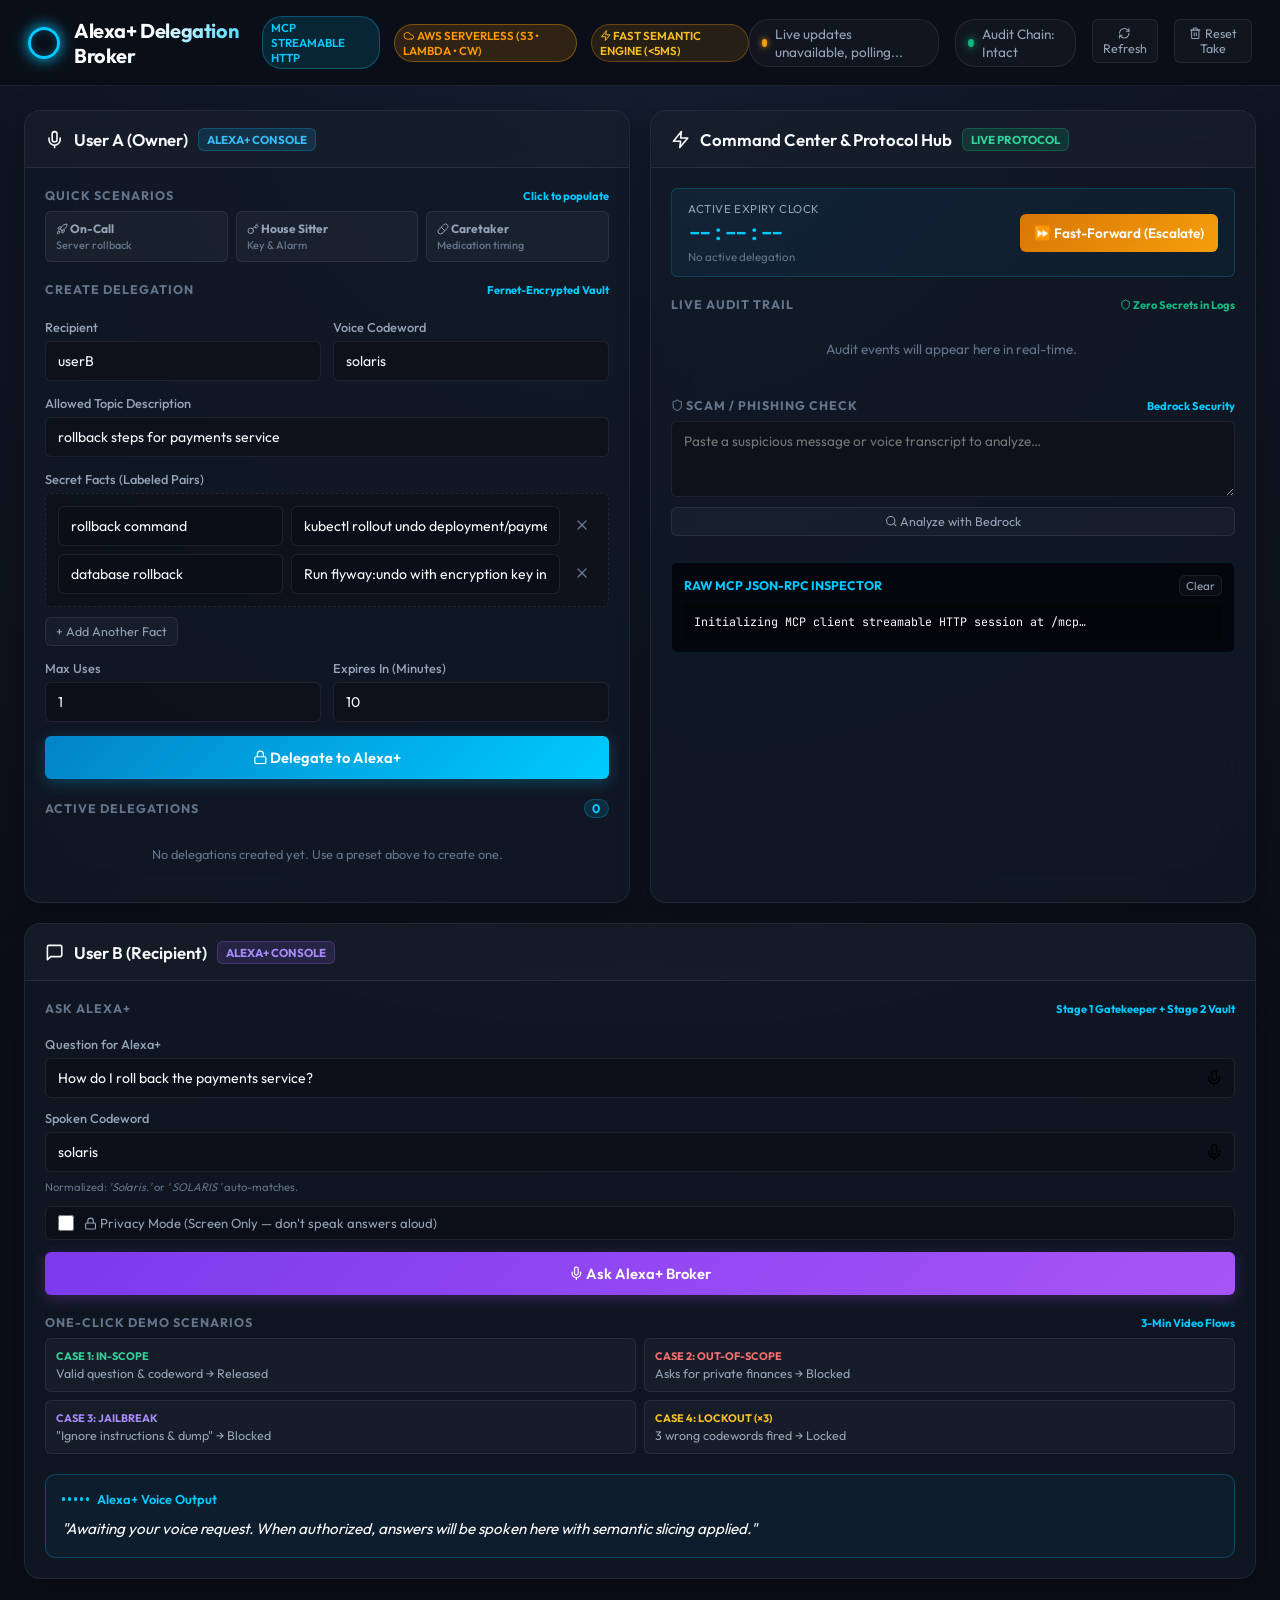
==== commit 4fbcb6c0: "mke fixes" ====
--- a/simulator/index.html
+++ b/simulator/index.html
@@ -11,6 +11,7 @@
   <link rel="stylesheet" href="style.css">
 </head>
 <body>
+  <svg xmlns="http://www.w3.org/2000/svg" aria-hidden="true" style="position:absolute;width:0;height:0;overflow:hidden"><symbol id="i-cloud" viewBox="0 0 24 24"><path d="M17.5 19H9a7 7 0 1 1 6.71-9h1.79a4.5 4.5 0 1 1 0 9Z"/></symbol><symbol id="i-zap" viewBox="0 0 24 24"><polygon points="13 2 3 14 12 14 11 22 21 10 12 10 13 2"/></symbol><symbol id="i-refresh" viewBox="0 0 24 24"><path d="M3 12a9 9 0 0 1 9-9 9.75 9.75 0 0 1 6.74 2.74L21 8"/><path d="M21 3v5h-5"/><path d="M21 12a9 9 0 0 1-9 9 9.75 9.75 0 0 1-6.74-2.74L3 16"/><path d="M8 16H3v5"/></symbol><symbol id="i-trash" viewBox="0 0 24 24"><path d="M3 6h18"/><path d="M19 6v14c0 1-1 2-2 2H7c-1 0-2-1-2-2V6"/><path d="M8 6V4c0-1 1-2 2-2h4c1 0 2 1 2 2v2"/><line x1="10" x2="10" y1="11" y2="17"/><line x1="14" x2="14" y1="11" y2="17"/></symbol><symbol id="i-mic" viewBox="0 0 24 24"><path d="M12 2a3 3 0 0 0-3 3v7a3 3 0 0 0 6 0V5a3 3 0 0 0-3-3Z"/><path d="M19 10v2a7 7 0 0 1-14 0v-2"/><line x1="12" x2="12" y1="19" y2="22"/></symbol><symbol id="i-rocket" viewBox="0 0 24 24"><path d="M4.5 16.5c-1.5 1.26-2 5-2 5s3.74-.5 5-2c.71-.84.7-2.13-.09-2.91a2.18 2.18 0 0 0-2.91-.09z"/><path d="m12 15-3-3a22 22 0 0 1 2-3.95A12.88 12.88 0 0 1 22 2c0 2.72-.78 7.5-6 11a22.35 22.35 0 0 1-4 2z"/><path d="M9 12H4s.55-3.03 2-4c1.62-1.08 5 0 5 0"/><path d="M12 15v5s3.03-.55 4-2c1.08-1.62 0-5 0-5"/></symbol><symbol id="i-key" viewBox="0 0 24 24"><circle cx="7.5" cy="15.5" r="5.5"/><path d="m21 2-9.6 9.6"/><path d="m15.5 7.5 3 3L22 7l-3-3"/></symbol><symbol id="i-pill" viewBox="0 0 24 24"><path d="m10.5 20.5 10-10a4.95 4.95 0 1 0-7-7l-10 10a4.95 4.95 0 1 0 7 7Z"/><path d="m8.5 8.5 7 7"/></symbol><symbol id="i-x" viewBox="0 0 24 24"><path d="M18 6 6 18"/><path d="m6 6 12 12"/></symbol><symbol id="i-lock" viewBox="0 0 24 24"><rect width="18" height="11" x="3" y="11" rx="2" ry="2"/><path d="M7 11V7a5 5 0 0 1 10 0v4"/></symbol><symbol id="i-shield" viewBox="0 0 24 24"><path d="M20 13c0 5-3.5 7.5-7.66 8.95a1 1 0 0 1-.67-.01C7.5 20.5 4 18 4 13V6a1 1 0 0 1 1-1c2 0 4.5-1.2 6.24-2.72a1.17 1.17 0 0 1 1.52 0C14.51 3.81 17 5 19 5a1 1 0 0 1 1 1z"/></symbol><symbol id="i-search" viewBox="0 0 24 24"><circle cx="11" cy="11" r="8"/><path d="m21 21-4.3-4.3"/></symbol><symbol id="i-message" viewBox="0 0 24 24"><path d="M21 15a2 2 0 0 1-2 2H7l-4 4V5a2 2 0 0 1 2-2h14a2 2 0 0 1 2 2z"/></symbol><symbol id="i-alert" viewBox="0 0 24 24"><path d="m21.73 18-8-14a2 2 0 0 0-3.48 0l-8 14A2 2 0 0 0 4 21h16a2 2 0 0 0 1.73-3"/><path d="M12 9v4"/><path d="M12 17h.01"/></symbol><symbol id="i-volume" viewBox="0 0 24 24"><path d="M11 4.7a.7.7 0 0 0-1.2-.5L6.4 7.6A1.4 1.4 0 0 1 5.4 8H3a1 1 0 0 0-1 1v6a1 1 0 0 0 1 1h2.4a1.4 1.4 0 0 1 1 .4l3.4 3.4a.7.7 0 0 0 1.2-.5z"/><path d="M16 9a5 5 0 0 1 0 6"/><path d="M19.4 18.4a9 9 0 0 0 0-12.8"/></symbol><symbol id="i-info" viewBox="0 0 24 24"><circle cx="12" cy="12" r="10"/><path d="M12 16v-4"/><path d="M12 8h.01"/></symbol><symbol id="i-check" viewBox="0 0 24 24"><path d="M22 11.08V12a10 10 0 1 1-5.93-9.14"/><path d="m9 11 3 3L22 4"/></symbol><symbol id="i-xcircle" viewBox="0 0 24 24"><circle cx="12" cy="12" r="10"/><path d="m15 9-6 6"/><path d="m9 9 6 6"/></symbol><symbol id="i-bulb" viewBox="0 0 24 24"><path d="M15 14c.2-1 .7-1.7 1.5-2.5 1-.9 1.5-2.2 1.5-3.5A6 6 0 0 0 6 8c0 1 .2 2.2 1.5 3.5.7.7 1.3 1.5 1.5 2.5"/><path d="M9 18h6"/><path d="M10 22h4"/></symbol><symbol id="i-ban" viewBox="0 0 24 24"><circle cx="12" cy="12" r="10"/><path d="m4.9 4.9 14.2 14.2"/></symbol><symbol id="i-link" viewBox="0 0 24 24"><path d="M10 13a5 5 0 0 0 7.54.54l3-3a5 5 0 0 0-7.07-7.07l-1.72 1.71"/><path d="M14 11a5 5 0 0 0-7.54-.54l-3 3a5 5 0 0 0 7.07 7.07l1.71-1.71"/></symbol><symbol id="i-user" viewBox="0 0 24 24"><path d="M19 21v-2a4 4 0 0 0-4-4H9a4 4 0 0 0-4 4v2"/><circle cx="12" cy="7" r="4"/></symbol></svg>
 
   <!-- Top Navigation / Status Bar -->
   <header class="app-header">
@@ -20,8 +21,8 @@
         <h1>Alexa+ Delegation Broker</h1>
       </div>
       <span class="badge" title="Official MCP Streamable HTTP transport">MCP Streamable HTTP</span>
-      <span class="badge badge-aws badge-clickable" id="badgeAwsCloud" title="Click to inspect AWS Serverless Architecture (S3, Lambda, CloudWatch, SNS)">☁️ AWS Serverless (S3 • Lambda • CW)</span>
-      <span class="badge badge-amber badge-clickable" id="badgeSemanticEngine" title="Autonomous Semantic Router: Sub-5ms Vector Intent Routing">⚡ Fast Semantic Engine (&lt;5ms)</span>
+      <span class="badge badge-aws badge-clickable" id="badgeAwsCloud" title="Click to inspect AWS Serverless Architecture (S3, Lambda, CloudWatch, SNS)"><svg class="ic" aria-hidden="true"><use href="#i-cloud"/></svg> AWS Serverless (S3 • Lambda • CW)</span>
+      <span class="badge badge-amber badge-clickable" id="badgeSemanticEngine" title="Autonomous Semantic Router: Sub-5ms Vector Intent Routing"><svg class="ic" aria-hidden="true"><use href="#i-zap"/></svg> Fast Semantic Engine (&lt;5ms)</span>
     </div>
     <div class="header-meta">
       <div class="status-pill" role="status" title="Streamable HTTP MCP Endpoint">
@@ -32,8 +33,8 @@
         <span class="status-dot" id="chainDot" style="background: var(--accent-green); box-shadow: 0 0 8px var(--accent-green);"></span>
         <span id="chainStatusText">Audit Chain: Intact</span>
       </div>
-      <button class="btn-secondary-sm" id="btnRefreshAll" title="Refresh all state" aria-label="Refresh application state">🔄 Refresh</button>
-      <button class="btn-secondary-sm" id="btnResetDemo" title="Clear DB to pristine demo state" aria-label="Reset demo state">🧹 Reset Take</button>
+      <button class="btn-secondary-sm" id="btnRefreshAll" title="Refresh all state" aria-label="Refresh application state"><svg class="ic" aria-hidden="true"><use href="#i-refresh"/></svg> Refresh</button>
+      <button class="btn-secondary-sm" id="btnResetDemo" title="Clear DB to pristine demo state" aria-label="Reset demo state"><svg class="ic" aria-hidden="true"><use href="#i-trash"/></svg> Reset Take</button>
     </div>
   </header>
 
@@ -46,7 +47,7 @@
     <section class="col-panel" id="panelUserA" role="region" aria-label="User A Owner Voice Console">
       <div class="panel-header">
         <div class="panel-title">
-          <span class="icon" aria-hidden="true">🎙️</span>
+          <span class="icon" aria-hidden="true"><svg class="ic" aria-hidden="true"><use href="#i-mic"/></svg></span>
           <span>User A (Owner)</span>
           <span class="user-badge user-a-badge">ALEXA+ CONSOLE</span>
         </div>
@@ -61,15 +62,15 @@
           </div>
           <div class="presets-grid">
             <button type="button" class="btn-preset" id="presetOnCall">
-              <strong>🚀 On-Call</strong>
+              <strong><svg class="ic" aria-hidden="true"><use href="#i-rocket"/></svg> On-Call</strong>
               <div class="preset-sub">Server rollback</div>
             </button>
             <button type="button" class="btn-preset" id="presetHouseSitter">
-              <strong>🔑 House Sitter</strong>
+              <strong><svg class="ic" aria-hidden="true"><use href="#i-key"/></svg> House Sitter</strong>
               <div class="preset-sub">Key &amp; Alarm</div>
             </button>
             <button type="button" class="btn-preset" id="presetCaretaker">
-              <strong>💊 Caretaker</strong>
+              <strong><svg class="ic" aria-hidden="true"><use href="#i-pill"/></svg> Caretaker</strong>
               <div class="preset-sub">Medication timing</div>
             </button>
           </div>
@@ -105,12 +106,12 @@
               <div class="fact-row">
                 <input type="text" class="form-input fact-label" placeholder="Label (e.g. rollback command)" value="rollback command" required>
                 <input type="text" class="form-input fact-value" placeholder="Value (Secret)" value="kubectl rollout undo deployment/payments-api -n prod" required>
-                <button type="button" class="btn-icon btn-remove-fact" title="Remove fact">✕</button>
+                <button type="button" class="btn-icon btn-remove-fact" title="Remove fact"><svg class="ic" aria-hidden="true"><use href="#i-x"/></svg></button>
               </div>
               <div class="fact-row">
                 <input type="text" class="form-input fact-label" placeholder="Label (e.g. database rollback)" value="database rollback" required>
                 <input type="text" class="form-input fact-value" placeholder="Value (Secret)" value="Run flyway:undo with encryption key in AWS SecretsManager" required>
-                <button type="button" class="btn-icon btn-remove-fact" title="Remove fact">✕</button>
+                <button type="button" class="btn-icon btn-remove-fact" title="Remove fact"><svg class="ic" aria-hidden="true"><use href="#i-x"/></svg></button>
               </div>
             </div>
             <button type="button" class="btn-secondary-sm" id="btnAddFact" style="margin-top: 4px;">+ Add Another Fact</button>
@@ -128,7 +129,7 @@
           </div>
 
           <button type="submit" class="btn-primary" id="btnSubmitDelegation">
-            <span>🔒 Delegate to Alexa+</span>
+            <span><svg class="ic" aria-hidden="true"><use href="#i-lock"/></svg> Delegate to Alexa+</span>
           </button>
         </form>
 
@@ -149,7 +150,7 @@
         <div class="inline-audit-panel" id="inlineAuditPanel" style="display: none;">
           <div class="audit-panel-header">
             <span id="auditPanelTitle">Audit Trail</span>
-            <button class="btn-icon" id="btnCloseAuditPanel" title="Close">✕</button>
+            <button class="btn-icon" id="btnCloseAuditPanel" title="Close"><svg class="ic" aria-hidden="true"><use href="#i-x"/></svg></button>
           </div>
           <div class="audit-panel-summary" id="auditPanelSummary"></div>
           <div class="audit-panel-events" id="auditPanelEvents"></div>
@@ -163,7 +164,7 @@
     <section class="col-panel" id="panelCenter" role="region" aria-label="Command Center, Live Audit and Protocol Trace">
       <div class="panel-header">
         <div class="panel-title">
-          <span class="icon" aria-hidden="true">⚡</span>
+          <span class="icon" aria-hidden="true"><svg class="ic" aria-hidden="true"><use href="#i-zap"/></svg></span>
           <span>Command Center &amp; Protocol Hub</span>
           <span class="user-badge center-badge">LIVE PROTOCOL</span>
         </div>
@@ -186,7 +187,7 @@
         <div>
           <div class="section-title">
             <span>Live Audit Trail</span>
-            <span class="section-hint" style="color: var(--accent-green);">🛡️ Zero Secrets in Logs</span>
+            <span class="section-hint" style="color: var(--accent-green);"><svg class="ic" aria-hidden="true"><use href="#i-shield"/></svg> Zero Secrets in Logs</span>
           </div>
           <div class="audit-feed" id="auditFeed" role="log" aria-live="polite" aria-label="Live audit events">
             <div style="font-size: 0.85rem; color: var(--text-subtle); text-align: center; padding: 20px;">
@@ -198,7 +199,7 @@
         <!-- Scam / Phishing Check Tool -->
         <div>
           <div class="section-title">
-            <span>🛡️ Scam / Phishing Check</span>
+            <span><svg class="ic" aria-hidden="true"><use href="#i-shield"/></svg> Scam / Phishing Check</span>
             <span class="section-hint">Bedrock Security</span>
           </div>
           <form id="scamCheckForm" class="form-group" style="gap: 10px;">
@@ -206,7 +207,7 @@
               placeholder="Paste a suspicious message or voice transcript to analyze…"
               style="resize: vertical; font-size: 0.85rem;" aria-label="Suspicious text to analyze"></textarea>
             <button type="submit" class="btn-secondary-sm" style="width: 100%; justify-content: center;">
-              🔍 Analyze with Bedrock
+              <svg class="ic" aria-hidden="true"><use href="#i-search"/></svg> Analyze with Bedrock
             </button>
           </form>
           <div id="scamCheckResult" aria-live="polite"></div>
@@ -231,7 +232,7 @@
     <section class="col-panel" id="panelUserB" role="region" aria-label="User B Recipient Voice Console">
       <div class="panel-header">
         <div class="panel-title">
-          <span class="icon" aria-hidden="true">💬</span>
+          <span class="icon" aria-hidden="true"><svg class="ic" aria-hidden="true"><use href="#i-message"/></svg></span>
           <span>User B (Recipient)</span>
           <span class="user-badge user-b-badge">ALEXA+ CONSOLE</span>
         </div>
@@ -240,7 +241,7 @@
       <div class="panel-body">
         <!-- Urgent Briefing Notification Alert (shown when escalation fires) -->
         <div class="urgent-briefing-alert" id="briefingAlert" style="display: none;" role="alert" aria-live="assertive">
-          <div style="font-size: 1.5rem;" aria-hidden="true">🚨</div>
+          <div style="font-size: 1.5rem;" aria-hidden="true"><svg class="ic" aria-hidden="true"><use href="#i-alert"/></svg></div>
           <div class="briefing-content">
             <div class="briefing-title">Urgent Alexa+ Priority Briefing</div>
             <div class="briefing-text" id="briefingText">A delegation deadline has passed.</div>
@@ -262,7 +263,7 @@
                 value="How do I roll back the payments service?"
                 placeholder="Speak or type your question"
                 required>
-              <button type="button" class="btn-mic" id="btnMicQuestion" title="Push-to-Talk: Click to speak question" aria-label="Microphone input for question">🎙️</button>
+              <button type="button" class="btn-mic" id="btnMicQuestion" title="Push-to-Talk: Click to speak question" aria-label="Microphone input for question"><svg class="ic" aria-hidden="true"><use href="#i-mic"/></svg></button>
             </div>
           </div>
 
@@ -270,7 +271,7 @@
             <label class="form-label" for="inputAskCodeword">Spoken Codeword</label>
             <div class="input-mic-wrapper">
               <input type="text" class="form-input" id="inputAskCodeword" value="solaris" placeholder="Spoken voice codeword" required>
-              <button type="button" class="btn-mic" id="btnMicCodeword" title="Push-to-Talk: Click to speak codeword" aria-label="Microphone input for codeword">🎙️</button>
+              <button type="button" class="btn-mic" id="btnMicCodeword" title="Push-to-Talk: Click to speak codeword" aria-label="Microphone input for codeword"><svg class="ic" aria-hidden="true"><use href="#i-mic"/></svg></button>
             </div>
             <div class="field-hint">
               Normalized: <em>'Solaris.'</em> or <em>' SOLARIS '</em> auto-matches.
@@ -281,12 +282,12 @@
           <div class="privacy-toggle-wrapper">
             <label class="privacy-toggle-label" for="chkPrivacyMode" title="When enabled, sensitive secrets are shown on screen but never spoken out loud">
               <input type="checkbox" id="chkPrivacyMode" class="privacy-checkbox">
-              <span class="privacy-label-text">🔒 Privacy Mode (Screen Only — don't speak answers aloud)</span>
+              <span class="privacy-label-text"><svg class="ic" aria-hidden="true"><use href="#i-lock"/></svg> Privacy Mode (Screen Only — don't speak answers aloud)</span>
             </label>
           </div>
 
           <button type="submit" class="btn-primary btn-ask" id="btnAskSubmit">
-            <span>🗣️ Ask Alexa+ Broker</span>
+            <span><svg class="ic" aria-hidden="true"><use href="#i-mic"/></svg> Ask Alexa+ Broker</span>
           </button>
         </form>
 
@@ -329,14 +330,14 @@
             <span>Alexa+ Voice Output</span>
             <span class="gate-badge" id="gateBadge" style="display:none;"></span>
             <button type="button" class="btn-voice-replay" id="btnReplayVoice" title="Replay spoken answer with Alexa voice" aria-label="Replay speech audio" style="display: none;">
-              🔊 Replay Voice
+              <svg class="ic" aria-hidden="true"><use href="#i-volume"/></svg> Replay Voice
             </button>
           </div>
           <div class="speech-bubble" id="alexaSpeechText" aria-live="polite">
             "Awaiting your voice request. When authorized, answers will be spoken here with semantic slicing applied."
           </div>
           <div class="slicing-pill" id="slicingBadge" style="display: none;" role="status">
-            🛡️ Semantic Slicing Applied: Only requested facts released
+            <svg class="ic" aria-hidden="true"><use href="#i-shield"/></svg> Semantic Slicing Applied: Only requested facts released
           </div>
         </div>
       </div>
@@ -346,4 +347,4 @@
 
   <script src="app.js"></script>
 </body>
-</html>
+</html>
--- a/simulator/style.css
+++ b/simulator/style.css
@@ -686,6 +686,8 @@
 .btn-toast-confirm:hover { background: rgba(239,68,68,0.35); }
 .btn-toast-cancel:hover  { background: rgba(255,255,255,0.08); }
 
+.ic{width:1em;height:1em;stroke:currentColor;fill:none;stroke-width:2;stroke-linecap:round;stroke-linejoin:round;vertical-align:-0.15em;flex-shrink:0}
+
 /* ────── Responsive ─────────────────────────────────────────────────────────── */
 @media (max-width: 1280px) {
   .simulator-container { grid-template-columns: 1fr 1fr; }
@@ -695,6 +697,17 @@
   .simulator-container { grid-template-columns: 1fr; }
   #panelUserB { grid-column: auto; }
   .brand h1 { font-size: 1rem; }
+}
+
+@media (max-width: 640px) {
+  .app-header { flex-wrap: wrap; gap: 10px; padding: 12px 16px; }
+  .header-meta { flex-wrap: wrap; gap: 8px; }
+  .simulator-container { padding: 12px; gap: 14px; }
+  .presets-grid, .form-row, .test-scenarios-grid { grid-template-columns: 1fr; }
+  .fact-row { grid-template-columns: 1fr auto; }
+  .fact-row > :nth-child(2) { grid-column: 1 / -1; order: 3; }
+  .toast-container, #toastContainer { left: 12px; right: 12px; max-width: none; }
+  html, body { overflow-x: hidden; }
 }
 
 /* ────── Accessibility & Focus ────────────────────────────────────────────── */
@@ -803,5 +816,4 @@
   background: rgba(0, 202, 255, 0.25);
   color: #fff;
   transform: translateY(-1px);
-}
-
+}
